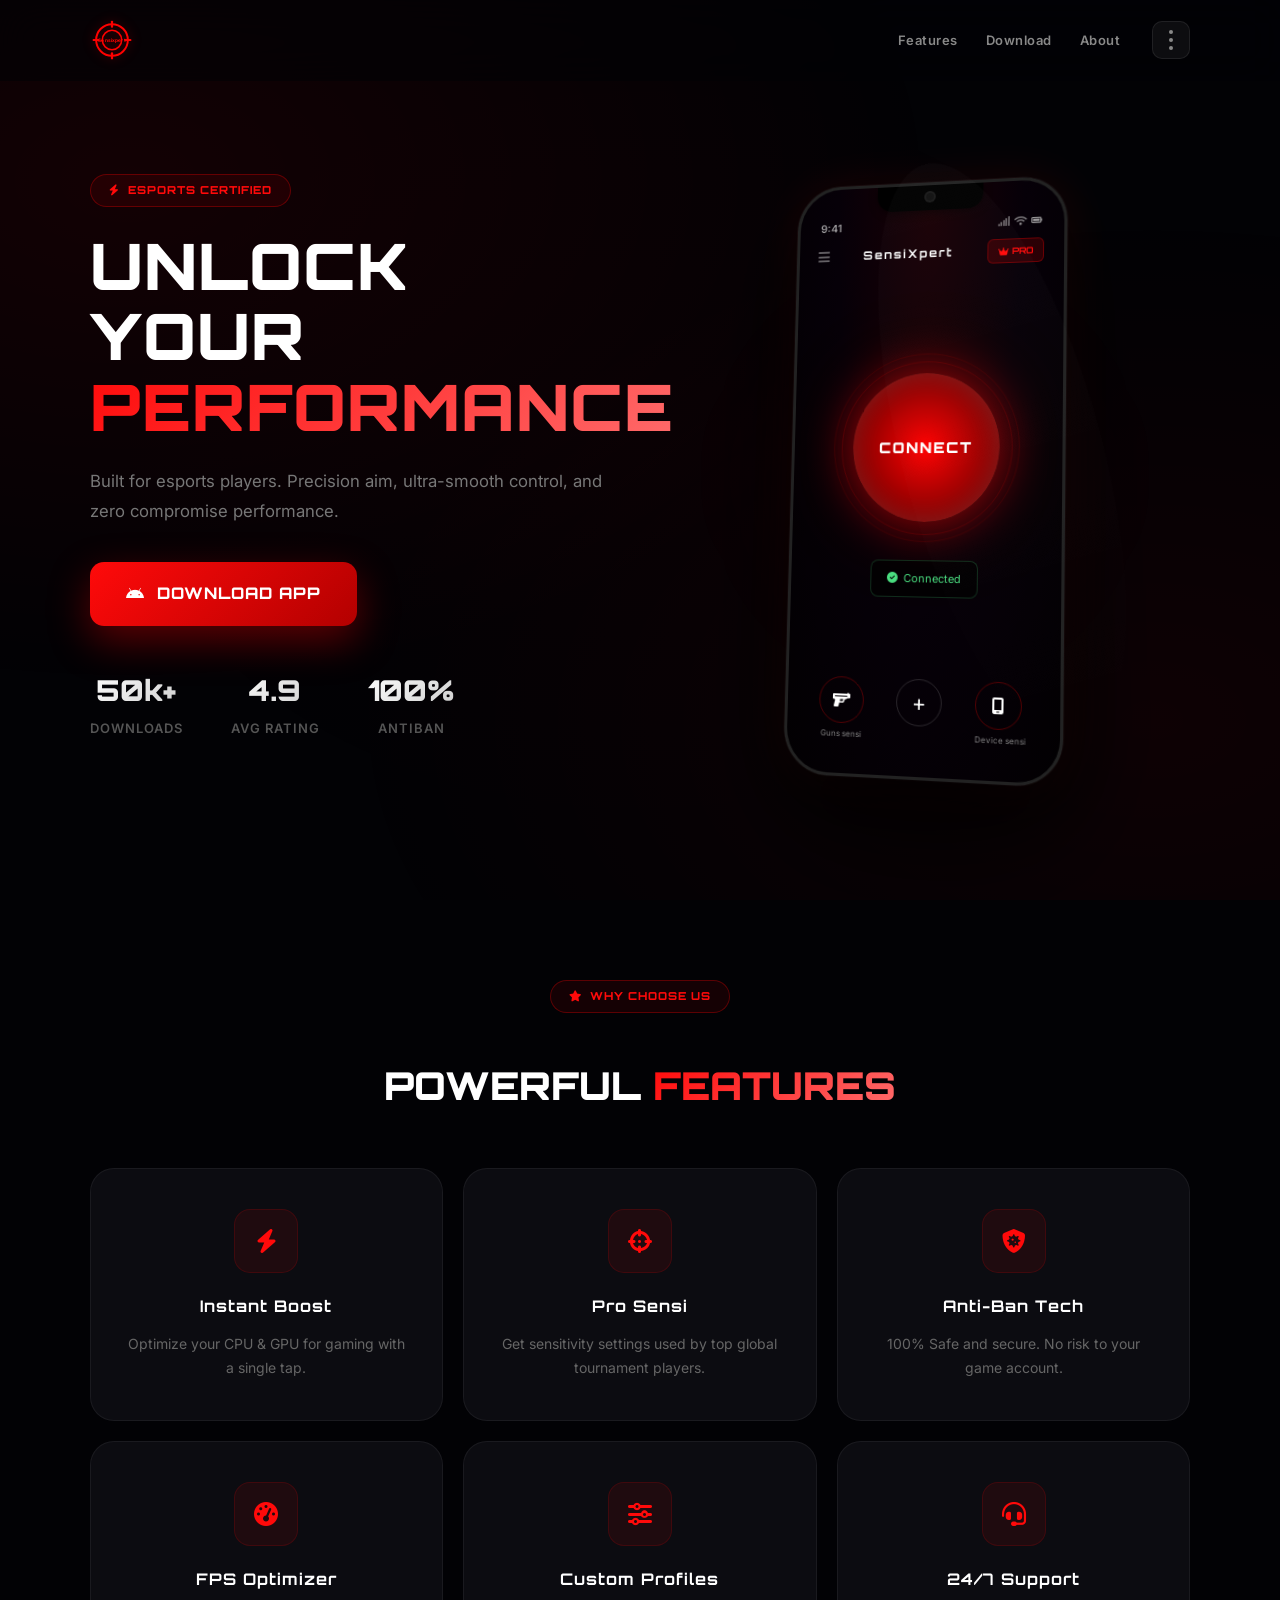
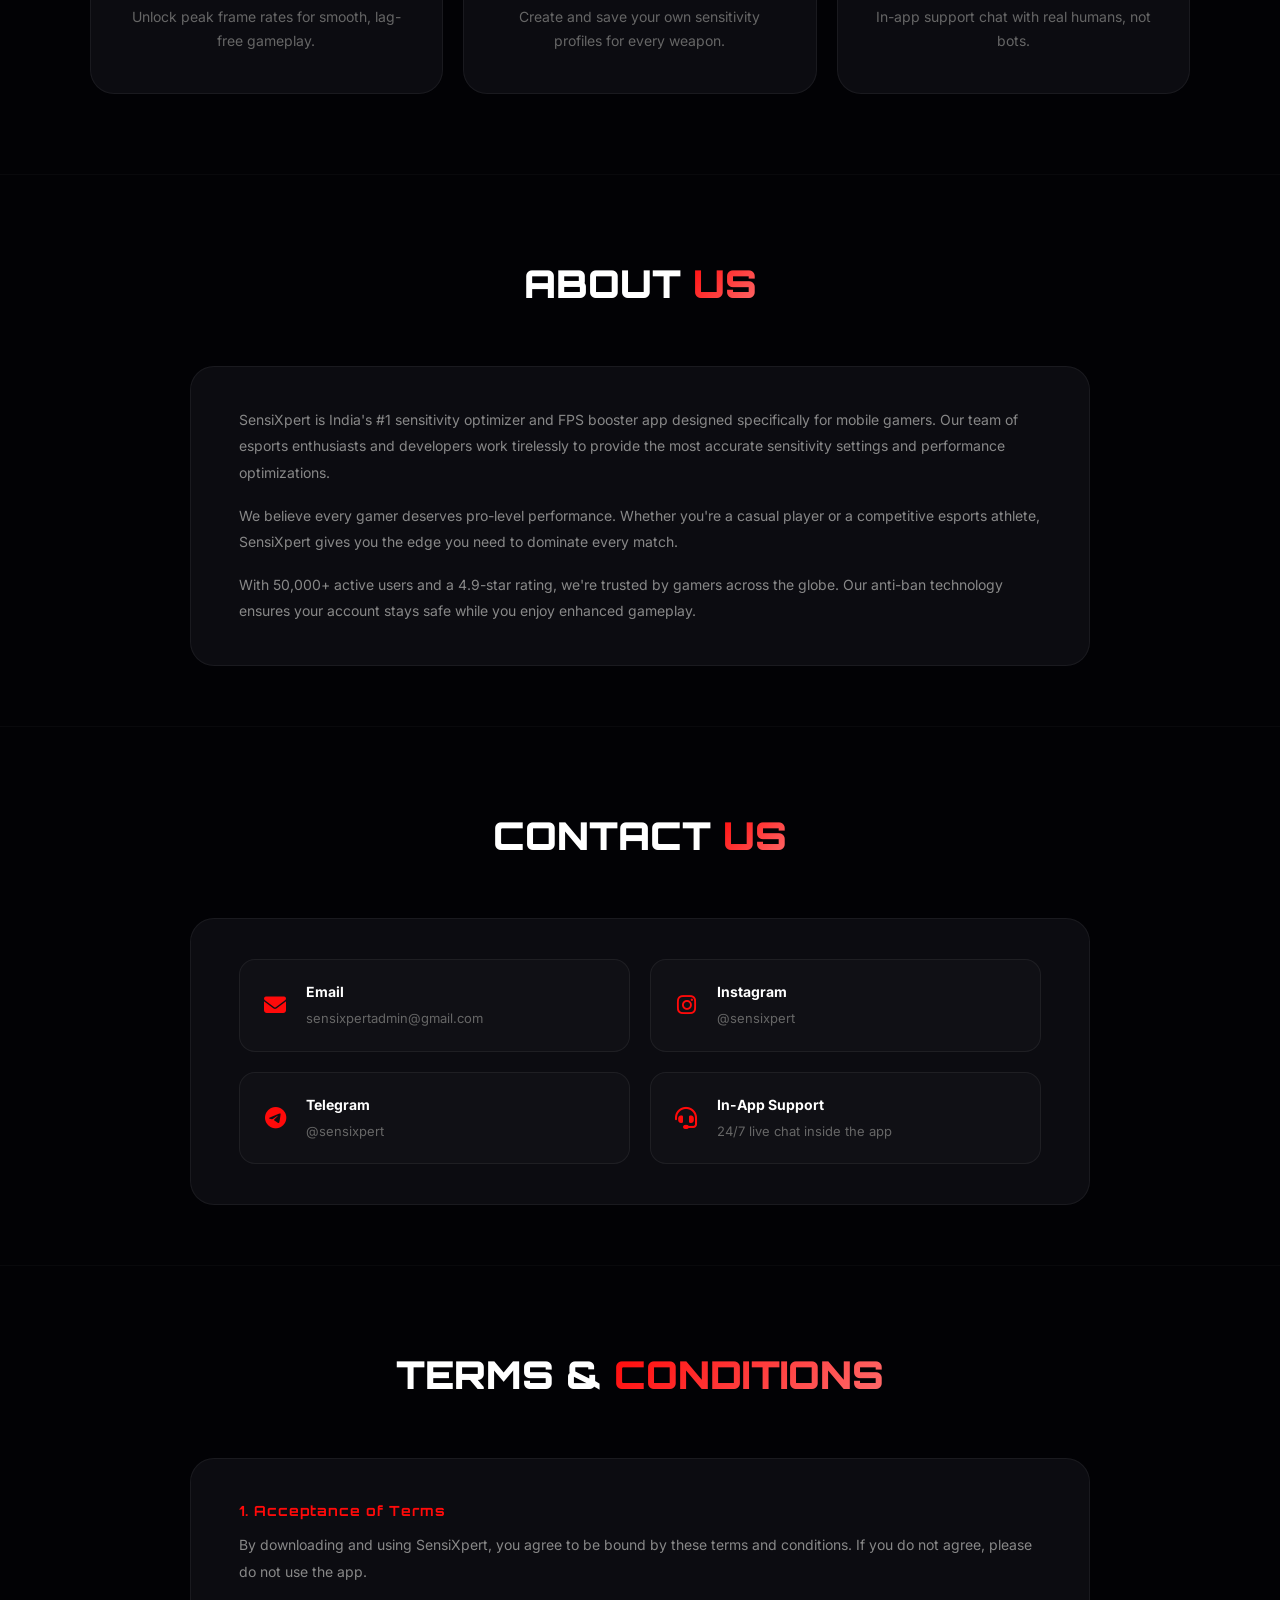
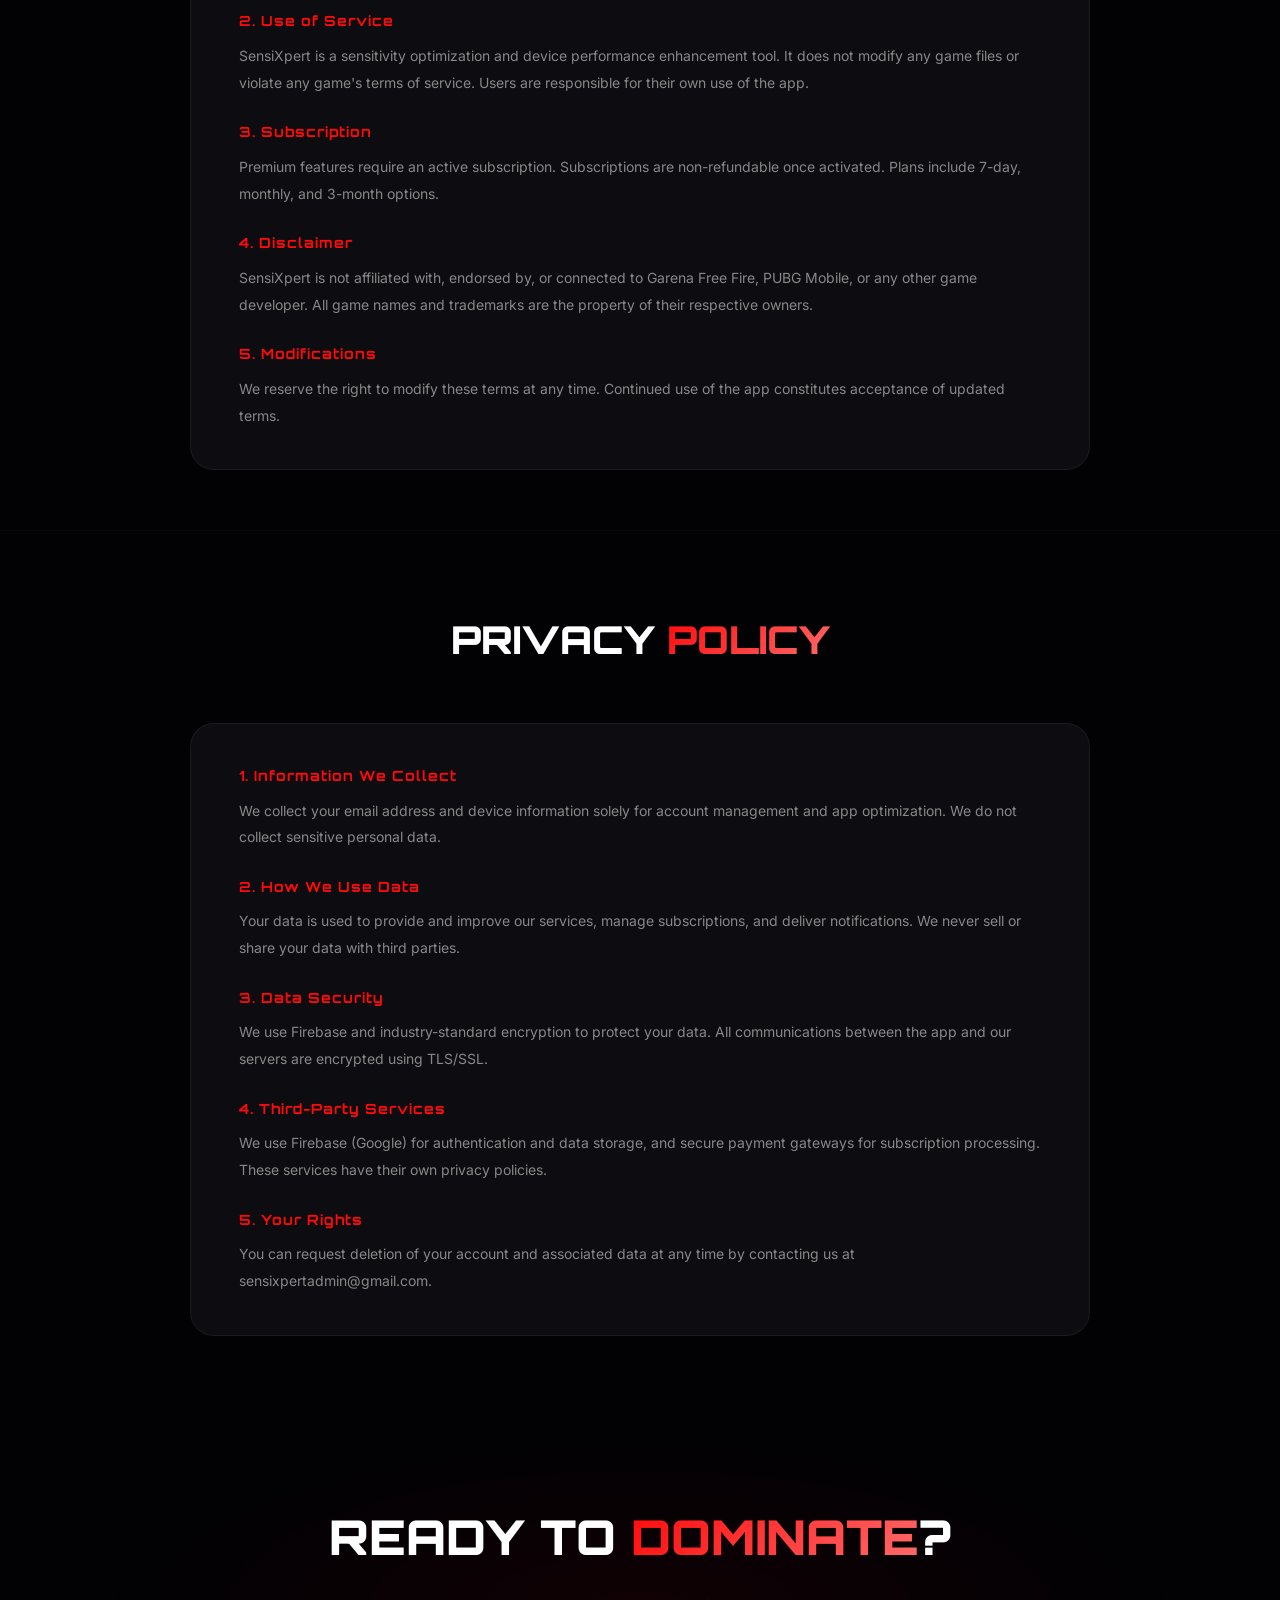
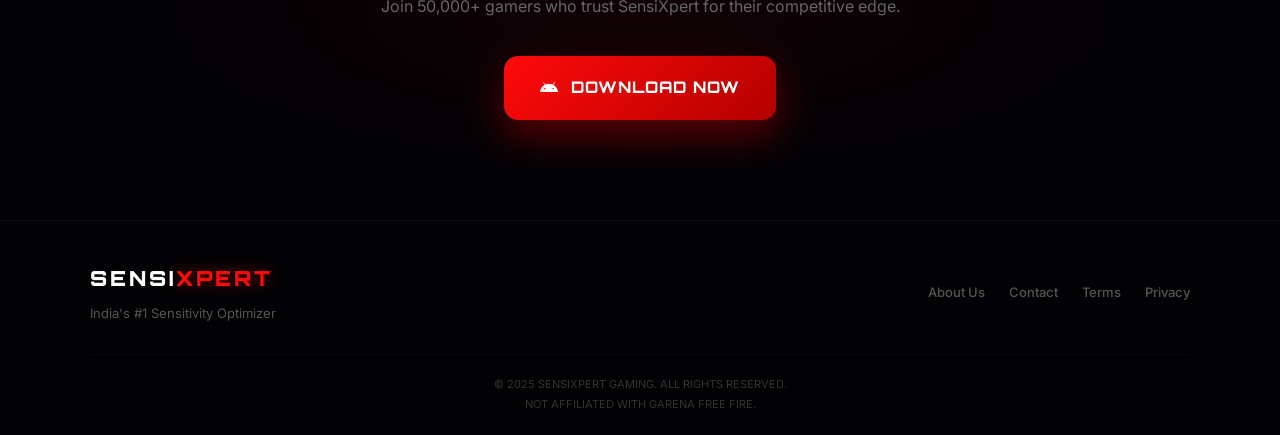
==== landing-page/index.html @ 91ddf370 "fix: crosshair logo with Sensixpert text, proper sizing" ====
<!DOCTYPE html>
<html lang="en">
<head>
<meta charset="UTF-8">
<meta name="viewport" content="width=device-width, initial-scale=1.0, maximum-scale=1.0, user-scalable=no">
<title>SensiXpert Pro | Ultimate Sensitivity & FPS Booster</title>
<meta name="description" content="SensiXpert Pro - The ultimate sensitivity optimizer and FPS booster for mobile gamers. Download now for precision aim and smooth gameplay.">
<link href="https://fonts.googleapis.com/css2?family=Orbitron:wght@400;700;900&family=Inter:wght@300;400;500;600;700;800&display=swap" rel="stylesheet">
<link rel="stylesheet" href="https://cdnjs.cloudflare.com/ajax/libs/font-awesome/6.4.0/css/all.min.css">
<link rel="stylesheet" href="style.css">
</head>
<body>

<div class="mesh-bg"></div>
<div class="particles" id="particles"></div>

<!-- NAVBAR -->
<nav id="navbar">
  <div class="nav-left">
    <a href="#home" class="nav-logo-link">
      <svg class="nav-logo-svg" viewBox="0 0 120 100" xmlns="http://www.w3.org/2000/svg">
        <circle cx="50" cy="50" r="36" stroke="#ff0000" stroke-width="4.5" fill="none"/>
        <circle cx="50" cy="50" r="22" stroke="#ff0000" stroke-width="3.5" fill="none"/>
        <rect x="47.5" y="6" width="5" height="16" rx="2" fill="#ff0000"/>
        <rect x="47.5" y="78" width="5" height="16" rx="2" fill="#ff0000"/>
        <rect x="6" y="47.5" width="16" height="5" rx="2" fill="#ff0000"/>
        <rect x="78" y="47.5" width="16" height="5" rx="2" fill="#ff0000"/>
        <text x="50" y="54" text-anchor="middle" font-family="Inter,sans-serif" font-weight="700" font-size="11" fill="#ff0000" letter-spacing="0.3">Sensixpert</text>
      </svg>
    </a>
  </div>
  <div class="nav-right">
    <div class="nav-links-desktop">
      <a href="#features">Features</a>
      <a href="#download">Download</a>
      <a href="#about">About</a>
    </div>
    <div class="menu-dots" id="menuToggle" onclick="toggleMenu()">
      <span></span><span></span><span></span>
    </div>
    <div class="dropdown-menu" id="dropdownMenu">
      <a href="#about" onclick="closeMenu()"><i class="fas fa-info-circle"></i> About Us</a>
      <a href="#contact" onclick="closeMenu()"><i class="fas fa-envelope"></i> Contact Us</a>
      <a href="#terms" onclick="closeMenu()"><i class="fas fa-file-contract"></i> Terms & Conditions</a>
      <a href="#privacy" onclick="closeMenu()"><i class="fas fa-shield-halved"></i> Privacy Policy</a>
    </div>
  </div>
</nav>

<!-- HERO -->
<section class="hero" id="home">
  <div class="hero-text">
    <span class="badge-new"><i class="fas fa-bolt"></i> ESPORTS CERTIFIED</span>
    <h1>UNLOCK YOUR <br><span class="gradient-text">PERFORMANCE</span></h1>
    <p>Built for esports players. Precision aim, ultra-smooth control, and zero compromise performance.</p>
    <div class="hero-buttons" id="download">
      <a href="https://github.com/mrhexira-a11y/sensixpert/releases/download/v2.0.0/SensiXpert-v2.0.apk" class="btn-main-dl">
        <i class="fab fa-android"></i> Download APP
      </a>
    </div>
    <div class="stats-wrapper">
      <div class="stat-box"><h3>50k+</h3><p>Downloads</p></div>
      <div class="stat-box"><h3>4.9</h3><p>Avg Rating</p></div>
      <div class="stat-box"><h3>100%</h3><p>Antiban</p></div>
    </div>
  </div>
  <div class="mockup-container">
    <div class="phone-glow"></div>
    <div class="phone-reflection"></div>
    <div class="phone-frame">
      <div class="phone-notch"></div>
      <div class="app-screen">
        <div class="app-status-bar">
          <span style="font-size:11px;font-weight:600">9:41</span>
          <div style="display:flex;gap:4px;align-items:center"><i class="fas fa-signal" style="font-size:10px"></i><i class="fas fa-wifi" style="font-size:10px"></i><i class="fas fa-battery-full" style="font-size:10px"></i></div>
        </div>
        <div class="app-header">
          <i class="fas fa-bars" style="opacity:0.4;font-size:14px"></i>
          <span style="font-family:Orbitron;font-size:12px;font-weight:700;letter-spacing:2px">SensiXpert</span>
          <div class="app-sub-badge"><i class="fas fa-crown"></i> PRO</div>
        </div>
        <div class="app-connect-section">
          <div class="glow-ring-outer">
            <div class="glow-ring-inner">
              <div class="glow-circle"><span>CONNECT</span></div>
            </div>
          </div>
          <div class="premium-tab"><i class="fas fa-circle-check"></i> Connected</div>
        </div>
        <div class="app-footer-nav">
          <div class="nav-item-app"><div class="nav-circle"><i class="fas fa-gun"></i></div><span>Guns sensi</span></div>
          <div class="nav-item-app"><div class="nav-circle big">+</div></div>
          <div class="nav-item-app"><div class="nav-circle"><i class="fas fa-mobile-screen"></i></div><span>Device sensi</span></div>
        </div>
      </div>
    </div>
    <div class="phone-shadow"></div>
  </div>
</section>

<!-- FEATURES -->
<section class="feature-section" id="features">
  <div class="section-header">
    <span class="badge-new"><i class="fas fa-star"></i> WHY CHOOSE US</span>
    <h2>Powerful <span class="gradient-text">Features</span></h2>
  </div>
  <div class="feature-grid">
    <div class="f-card"><div class="f-icon"><i class="fas fa-bolt"></i></div><h3>Instant Boost</h3><p>Optimize your CPU & GPU for gaming with a single tap.</p></div>
    <div class="f-card"><div class="f-icon"><i class="fas fa-crosshairs"></i></div><h3>Pro Sensi</h3><p>Get sensitivity settings used by top global tournament players.</p></div>
    <div class="f-card"><div class="f-icon"><i class="fas fa-shield-virus"></i></div><h3>Anti-Ban Tech</h3><p>100% Safe and secure. No risk to your game account.</p></div>
    <div class="f-card"><div class="f-icon"><i class="fas fa-gauge-high"></i></div><h3>FPS Optimizer</h3><p>Unlock peak frame rates for smooth, lag-free gameplay.</p></div>
    <div class="f-card"><div class="f-icon"><i class="fas fa-sliders"></i></div><h3>Custom Profiles</h3><p>Create and save your own sensitivity profiles for every weapon.</p></div>
    <div class="f-card"><div class="f-icon"><i class="fas fa-headset"></i></div><h3>24/7 Support</h3><p>In-app support chat with real humans, not bots.</p></div>
  </div>
</section>

<!-- ABOUT US -->
<section class="info-section" id="about">
  <div class="section-header"><h2>About <span class="gradient-text">Us</span></h2></div>
  <div class="info-card">
    <p>SensiXpert is India's #1 sensitivity optimizer and FPS booster app designed specifically for mobile gamers. Our team of esports enthusiasts and developers work tirelessly to provide the most accurate sensitivity settings and performance optimizations.</p>
    <p>We believe every gamer deserves pro-level performance. Whether you're a casual player or a competitive esports athlete, SensiXpert gives you the edge you need to dominate every match.</p>
    <p>With 50,000+ active users and a 4.9-star rating, we're trusted by gamers across the globe. Our anti-ban technology ensures your account stays safe while you enjoy enhanced gameplay.</p>
  </div>
</section>

<!-- CONTACT -->
<section class="info-section" id="contact">
  <div class="section-header"><h2>Contact <span class="gradient-text">Us</span></h2></div>
  <div class="info-card">
    <div class="contact-grid">
      <div class="contact-item"><i class="fas fa-envelope"></i><div><h4>Email</h4><p>sensixpertadmin@gmail.com</p></div></div>
      <div class="contact-item"><i class="fab fa-instagram"></i><div><h4>Instagram</h4><p>@sensixpert</p></div></div>
      <div class="contact-item"><i class="fab fa-telegram"></i><div><h4>Telegram</h4><p>@sensixpert</p></div></div>
      <div class="contact-item"><i class="fas fa-headset"></i><div><h4>In-App Support</h4><p>24/7 live chat inside the app</p></div></div>
    </div>
  </div>
</section>

<!-- TERMS -->
<section class="info-section" id="terms">
  <div class="section-header"><h2>Terms & <span class="gradient-text">Conditions</span></h2></div>
  <div class="info-card legal-text">
    <h4>1. Acceptance of Terms</h4>
    <p>By downloading and using SensiXpert, you agree to be bound by these terms and conditions. If you do not agree, please do not use the app.</p>
    <h4>2. Use of Service</h4>
    <p>SensiXpert is a sensitivity optimization and device performance enhancement tool. It does not modify any game files or violate any game's terms of service. Users are responsible for their own use of the app.</p>
    <h4>3. Subscription</h4>
    <p>Premium features require an active subscription. Subscriptions are non-refundable once activated. Plans include 7-day, monthly, and 3-month options.</p>
    <h4>4. Disclaimer</h4>
    <p>SensiXpert is not affiliated with, endorsed by, or connected to Garena Free Fire, PUBG Mobile, or any other game developer. All game names and trademarks are the property of their respective owners.</p>
    <h4>5. Modifications</h4>
    <p>We reserve the right to modify these terms at any time. Continued use of the app constitutes acceptance of updated terms.</p>
  </div>
</section>

<!-- PRIVACY -->
<section class="info-section" id="privacy">
  <div class="section-header"><h2>Privacy <span class="gradient-text">Policy</span></h2></div>
  <div class="info-card legal-text">
    <h4>1. Information We Collect</h4>
    <p>We collect your email address and device information solely for account management and app optimization. We do not collect sensitive personal data.</p>
    <h4>2. How We Use Data</h4>
    <p>Your data is used to provide and improve our services, manage subscriptions, and deliver notifications. We never sell or share your data with third parties.</p>
    <h4>3. Data Security</h4>
    <p>We use Firebase and industry-standard encryption to protect your data. All communications between the app and our servers are encrypted using TLS/SSL.</p>
    <h4>4. Third-Party Services</h4>
    <p>We use Firebase (Google) for authentication and data storage, and secure payment gateways for subscription processing. These services have their own privacy policies.</p>
    <h4>5. Your Rights</h4>
    <p>You can request deletion of your account and associated data at any time by contacting us at sensixpertadmin@gmail.com.</p>
  </div>
</section>

<!-- CTA -->
<section class="cta-section">
  <div class="cta-content">
    <h2>Ready to <span class="gradient-text">Dominate</span>?</h2>
    <p>Join 50,000+ gamers who trust SensiXpert for their competitive edge.</p>
    <a href="https://github.com/mrhexira-a11y/sensixpert/releases/download/v2.0.0/SensiXpert-v2.0.apk" class="btn-main-dl"><i class="fab fa-android"></i> Download Now</a>
  </div>
</section>

<!-- FOOTER -->
<footer>
  <div class="footer-content">
    <div class="footer-brand"><div class="logo">SENSI<span>XPERT</span></div><p>India's #1 Sensitivity Optimizer</p></div>
    <div class="footer-links">
      <a href="#about">About Us</a>
      <a href="#contact">Contact</a>
      <a href="#terms">Terms</a>
      <a href="#privacy">Privacy</a>
    </div>
  </div>
  <div class="footer-bottom">&copy; 2025 SENSIXPERT GAMING. ALL RIGHTS RESERVED.<br>NOT AFFILIATED WITH GARENA FREE FIRE.</div>
</footer>

<script>
function toggleMenu(){document.getElementById('dropdownMenu').classList.toggle('show')}
function closeMenu(){document.getElementById('dropdownMenu').classList.remove('show')}
document.addEventListener('click',e=>{if(!e.target.closest('.nav-right'))closeMenu()});
// Navbar scroll effect
window.addEventListener('scroll',()=>{document.getElementById('navbar').classList.toggle('scrolled',window.scrollY>50)});
// Smooth scroll
document.querySelectorAll('a[href^="#"]').forEach(a=>{a.addEventListener('click',e=>{e.preventDefault();const t=document.querySelector(a.getAttribute('href'));if(t)t.scrollIntoView({behavior:'smooth',block:'start'})})});
// Particles
(function(){const c=document.getElementById('particles');for(let i=0;i<30;i++){const p=document.createElement('div');p.className='particle';p.style.left=Math.random()*100+'%';p.style.animationDelay=Math.random()*20+'s';p.style.animationDuration=(15+Math.random()*20)+'s';p.style.width=p.style.height=(1+Math.random()*3)+'px';c.appendChild(p)}})();
</script>
</body>
</html>
---- landing-page/style.css ----
:root{--red:#ff0a0a;--deep-red:#8b0000;--gold:#ffcc00;--bg:#020205;--card:rgba(15,15,20,0.85);--glass:rgba(255,255,255,0.03);--border:rgba(255,255,255,0.06)}
*{margin:0;padding:0;box-sizing:border-box}
::selection{background:var(--red);color:#fff}
body{background:var(--bg);color:#fff;font-family:'Inter',sans-serif;overflow-x:hidden;line-height:1.7}
::-webkit-scrollbar{width:6px}::-webkit-scrollbar-track{background:var(--bg)}::-webkit-scrollbar-thumb{background:#222;border-radius:3px}
.gradient-text{background:linear-gradient(135deg,#ff0a0a,#ff6b6b);-webkit-background-clip:text;-webkit-text-fill-color:transparent}

/* BG Effects */
.mesh-bg{position:fixed;inset:0;background:radial-gradient(ellipse at 10% 20%,rgba(255,0,0,0.07) 0%,transparent 50%),radial-gradient(ellipse at 90% 80%,rgba(255,0,0,0.05) 0%,transparent 50%),radial-gradient(ellipse at 50% 50%,rgba(120,0,0,0.03) 0%,transparent 60%);z-index:-2}
.particles{position:fixed;inset:0;z-index:-1;overflow:hidden}
.particle{position:absolute;bottom:-10px;background:rgba(255,0,0,0.3);border-radius:50%;animation:float-up linear infinite}
@keyframes float-up{0%{transform:translateY(0) scale(1);opacity:0}10%{opacity:1}90%{opacity:0.5}100%{transform:translateY(-100vh) scale(0);opacity:0}}

/* NAV */
nav{display:flex;justify-content:space-between;align-items:center;padding:18px 7%;background:rgba(2,2,5,0.6);backdrop-filter:blur(20px);position:fixed;width:100%;top:0;z-index:1000;border-bottom:1px solid transparent;transition:.4s}
nav.scrolled{background:rgba(2,2,5,0.95);border-bottom-color:rgba(255,255,255,0.05);box-shadow:0 4px 30px rgba(0,0,0,0.5)}
.nav-left{display:flex;align-items:center}
.nav-logo-link{display:flex;align-items:center;text-decoration:none;transition:.3s}
.nav-logo-link:hover{transform:scale(1.08)}
.nav-logo-svg{height:44px;width:auto;filter:drop-shadow(0 0 6px rgba(255,0,0,0.3))}
.logo{font-family:'Orbitron',sans-serif;font-size:1.3rem;font-weight:900;letter-spacing:3px}
.logo span{color:var(--red);text-shadow:0 0 15px rgba(255,0,0,0.5)}
.nav-links-desktop{display:flex;gap:28px;margin-right:20px}
.nav-links-desktop a{color:#888;text-decoration:none;font-size:13px;font-weight:600;transition:.3s;letter-spacing:.5px}
.nav-links-desktop a:hover{color:#fff}
.nav-right{display:flex;align-items:center;gap:12px}

/* 3-dot Menu */
.menu-dots{width:38px;height:38px;background:rgba(255,255,255,0.05);border:1px solid rgba(255,255,255,0.08);border-radius:10px;display:flex;flex-direction:column;align-items:center;justify-content:center;gap:4px;cursor:pointer;transition:.3s}
.menu-dots:hover{border-color:var(--red);background:rgba(255,0,0,0.05)}
.menu-dots span{width:4px;height:4px;background:#888;border-radius:50%;transition:.3s}
.menu-dots:hover span{background:var(--red)}
.dropdown-menu{position:absolute;top:70px;right:7%;background:rgba(15,15,20,0.98);border:1px solid rgba(255,255,255,0.08);border-radius:16px;padding:8px;min-width:220px;opacity:0;visibility:hidden;transform:translateY(-10px);transition:.3s;backdrop-filter:blur(20px);box-shadow:0 20px 50px rgba(0,0,0,0.6)}
.dropdown-menu.show{opacity:1;visibility:visible;transform:translateY(0)}
.dropdown-menu a{display:flex;align-items:center;gap:12px;padding:13px 18px;color:#aaa;text-decoration:none;font-size:13px;font-weight:500;border-radius:10px;transition:.2s}
.dropdown-menu a:hover{background:rgba(255,0,0,0.08);color:#fff}
.dropdown-menu a i{width:18px;color:var(--red);font-size:14px}

/* HERO */
.hero{min-height:100vh;padding:130px 7% 80px;display:flex;align-items:center;justify-content:space-between;gap:40px}
.hero-text{flex:1;min-width:320px}
.badge-new{background:rgba(255,0,0,0.08);border:1px solid rgba(255,0,0,0.3);color:var(--red);padding:6px 18px;border-radius:50px;font-size:11px;font-weight:800;text-transform:uppercase;display:inline-flex;align-items:center;gap:8px;margin-bottom:24px;font-family:'Orbitron';letter-spacing:1px}
.hero-text h1{font-family:'Orbitron',sans-serif;font-size:clamp(2.4rem,5vw,4.2rem);line-height:1.1;margin-bottom:24px;font-weight:900;text-transform:uppercase;letter-spacing:1px}
.hero-text p{font-size:1.05rem;color:#777;margin-bottom:36px;max-width:520px;line-height:1.8}
.hero-buttons{display:flex;gap:16px;flex-wrap:wrap;margin-bottom:40px}
.btn-main-dl{padding:18px 36px;background:linear-gradient(135deg,#ff0a0a,#b30000);border-radius:14px;color:#fff;text-decoration:none;font-weight:800;font-family:'Orbitron';font-size:1rem;display:inline-flex;align-items:center;gap:12px;box-shadow:0 15px 40px rgba(255,0,0,0.35);transition:.3s;text-transform:uppercase;letter-spacing:1px;border:none}
.btn-main-dl:hover{transform:translateY(-4px);box-shadow:0 20px 50px rgba(255,0,0,0.5)}
.btn-secondary{padding:18px 32px;background:transparent;border:1px solid rgba(255,255,255,0.1);border-radius:14px;color:#aaa;text-decoration:none;font-weight:600;font-size:14px;display:inline-flex;align-items:center;gap:10px;transition:.3s}
.btn-secondary:hover{border-color:rgba(255,255,255,0.3);color:#fff;transform:translateY(-2px)}
.stats-wrapper{display:flex;gap:48px}
.stat-box{text-align:center}
.stat-box h3{font-family:'Orbitron';font-size:1.8rem;font-weight:900;margin-bottom:2px;background:linear-gradient(135deg,#fff,#ccc);-webkit-background-clip:text;-webkit-text-fill-color:transparent}
.stat-box p{font-size:13px;color:#555;font-weight:600;text-transform:uppercase;letter-spacing:1px}

/* PHONE MOCKUP - Premium 3D */
.mockup-container{flex:1;display:flex;justify-content:center;align-items:center;min-width:320px;position:relative}
.phone-glow{position:absolute;width:350px;height:350px;background:radial-gradient(circle,rgba(255,0,0,0.12),transparent 70%);border-radius:50%;filter:blur(50px);animation:pulse-glow 4s infinite}
@keyframes pulse-glow{0%,100%{opacity:.4;transform:scale(1)}50%{opacity:.8;transform:scale(1.15)}}
.phone-reflection{position:absolute;width:200px;height:600px;background:linear-gradient(180deg,rgba(255,255,255,0.02),transparent);transform:rotate(-15deg) translateX(80px);border-radius:50%;z-index:3;pointer-events:none}
.phone-shadow{position:absolute;bottom:-30px;width:220px;height:20px;background:radial-gradient(ellipse,rgba(255,0,0,0.15),transparent 70%);filter:blur(15px);z-index:0}
.phone-frame{width:280px;height:600px;background:linear-gradient(145deg,#1a1a1a,#0a0a0a);border-radius:46px;border:3px solid #222;position:relative;box-shadow:0 60px 120px rgba(0,0,0,0.9),0 0 50px rgba(255,0,0,0.1),0 0 0 1px rgba(255,255,255,0.05),inset 0 1px 0 rgba(255,255,255,0.08),20px 20px 60px rgba(0,0,0,0.5),-20px 20px 60px rgba(0,0,0,0.5);overflow:hidden;transform:perspective(1200px) rotateY(-12deg) rotateX(5deg) scale(1);transition:.6s cubic-bezier(.25,.46,.45,.94);z-index:2;animation:phone-float 6s ease-in-out infinite}
.phone-frame:hover{transform:perspective(1200px) rotateY(0deg) rotateX(0deg) scale(1.02)}
@keyframes phone-float{0%,100%{transform:perspective(1200px) rotateY(-12deg) rotateX(5deg) translateY(0)}50%{transform:perspective(1200px) rotateY(-12deg) rotateX(5deg) translateY(-12px)}}
.phone-notch{position:absolute;top:0;left:50%;transform:translateX(-50%);width:110px;height:26px;background:#000;border-radius:0 0 16px 16px;z-index:10;box-shadow:0 2px 8px rgba(0,0,0,0.5)}
.phone-notch::after{content:'';position:absolute;top:8px;left:50%;transform:translateX(-50%);width:8px;height:8px;background:#111;border-radius:50%;box-shadow:0 0 0 2px #1a1a1a}
.app-screen{height:100%;background:radial-gradient(ellipse at top center,#1a0005 0%,#060008 50%,#020002 100%);display:flex;flex-direction:column;padding:0 16px 16px}
.app-status-bar{display:flex;justify-content:space-between;align-items:center;padding:32px 6px 8px;color:rgba(255,255,255,0.6);font-size:11px}
.app-header{display:flex;justify-content:space-between;align-items:center;margin-bottom:10px;padding:0 4px}
.app-sub-badge{background:rgba(255,0,0,0.15);font-size:9px;padding:4px 10px;border-radius:6px;border:1px solid rgba(255,0,0,0.3);color:var(--red);font-family:'Orbitron';font-weight:700;display:flex;align-items:center;gap:4px}
.app-connect-section{flex:1;display:flex;flex-direction:column;align-items:center;justify-content:center}
.glow-ring-outer{width:190px;height:190px;border-radius:50%;border:1px solid rgba(255,0,0,0.1);display:flex;align-items:center;justify-content:center;animation:ring-pulse 4s infinite}
.glow-ring-inner{width:175px;height:175px;border-radius:50%;border:1px solid rgba(255,0,0,0.15);display:flex;align-items:center;justify-content:center}
@keyframes ring-pulse{0%,100%{border-color:rgba(255,0,0,0.1)}50%{border-color:rgba(255,0,0,0.3)}}
.glow-circle{width:150px;height:150px;background:radial-gradient(circle,#ff0000 0%,#440000 100%);border-radius:50%;display:flex;align-items:center;justify-content:center;font-family:'Orbitron';font-size:15px;font-weight:900;box-shadow:0 0 50px rgba(255,0,0,0.6),0 0 100px rgba(255,0,0,0.15),inset 0 0 25px rgba(255,255,255,0.12);animation:breathe 3s infinite;letter-spacing:2px}
@keyframes breathe{0%,100%{transform:scale(1)}50%{transform:scale(1.05);box-shadow:0 0 70px rgba(255,0,0,0.8),0 0 140px rgba(255,0,0,0.2),inset 0 0 25px rgba(255,255,255,0.12)}}
.premium-tab{background:rgba(0,0,0,0.6);border-radius:8px;padding:8px 16px;font-size:11px;color:#4ade80;margin-top:18px;border:1px solid rgba(74,222,128,0.2);display:flex;align-items:center;gap:6px}
.app-footer-nav{display:flex;justify-content:space-around;padding-bottom:15px}
.nav-item-app{text-align:center}
.nav-item-app span{font-size:8px;opacity:.5;display:block;margin-top:4px}
.nav-circle{width:46px;height:46px;border:1px solid rgba(255,0,0,0.3);border-radius:50%;display:flex;align-items:center;justify-content:center;color:#fff;font-size:16px;transition:.3s}
.nav-circle.big{font-size:22px;border-color:rgba(255,255,255,0.15)}

/* FEATURES */
.feature-section{padding:80px 7%}
.section-header{text-align:center;margin-bottom:50px}
.section-header h2{font-family:'Orbitron';font-size:clamp(1.8rem,3vw,2.6rem);font-weight:900;text-transform:uppercase;margin-top:16px}
.feature-grid{display:grid;grid-template-columns:repeat(auto-fit,minmax(300px,1fr));gap:20px}
.f-card{background:var(--card);border:1px solid var(--border);padding:40px 32px;border-radius:24px;text-align:center;transition:.4s;position:relative;overflow:hidden}
.f-card::before{content:'';position:absolute;inset:0;background:linear-gradient(135deg,rgba(255,0,0,0.03),transparent);opacity:0;transition:.4s}
.f-card:hover{border-color:rgba(255,0,0,0.2);transform:translateY(-4px);box-shadow:0 20px 50px rgba(0,0,0,0.3)}
.f-card:hover::before{opacity:1}
.f-icon{width:64px;height:64px;margin:0 auto 20px;background:rgba(255,0,0,0.08);border-radius:16px;display:flex;align-items:center;justify-content:center;border:1px solid rgba(255,0,0,0.15)}
.f-icon i{font-size:24px;color:var(--red)}
.f-card h3{font-family:'Orbitron';font-size:16px;font-weight:700;margin-bottom:12px;letter-spacing:1px}
.f-card p{color:#666;font-size:14px;line-height:1.7}

/* INFO SECTIONS */
.info-section{padding:60px 7%;border-top:1px solid rgba(255,255,255,0.03)}
.info-card{max-width:900px;margin:0 auto;background:var(--card);border:1px solid var(--border);border-radius:24px;padding:40px 48px}
.info-card p{color:#888;font-size:14px;line-height:1.9;margin-bottom:16px}
.info-card p:last-child{margin-bottom:0}
.legal-text h4{font-family:'Orbitron';font-size:14px;color:var(--red);margin:24px 0 10px;letter-spacing:1px}
.legal-text h4:first-child{margin-top:0}
.contact-grid{display:grid;grid-template-columns:1fr 1fr;gap:20px}
.contact-item{display:flex;align-items:center;gap:16px;padding:20px;background:rgba(255,255,255,0.02);border:1px solid var(--border);border-radius:16px;transition:.3s}
.contact-item:hover{border-color:rgba(255,0,0,0.2);background:rgba(255,0,0,0.03)}
.contact-item i{font-size:22px;color:var(--red);width:30px;text-align:center}
.contact-item h4{font-size:14px;font-weight:700;margin-bottom:2px}
.contact-item p{color:#666;font-size:13px;margin:0}

/* CTA */
.cta-section{padding:100px 7%;text-align:center;position:relative}
.cta-section::before{content:'';position:absolute;inset:0;background:radial-gradient(ellipse at center,rgba(255,0,0,0.06),transparent 60%)}
.cta-content{position:relative}
.cta-content h2{font-family:'Orbitron';font-size:clamp(2rem,4vw,3rem);font-weight:900;text-transform:uppercase;margin-bottom:16px}
.cta-content p{color:#666;font-size:16px;margin-bottom:36px}

/* FOOTER */
footer{border-top:1px solid rgba(255,255,255,0.05);padding:40px 7% 20px}
.footer-content{display:flex;justify-content:space-between;align-items:center;flex-wrap:wrap;gap:20px;margin-bottom:30px}
.footer-brand p{color:#555;font-size:13px;margin-top:6px}
.footer-links{display:flex;gap:24px}
.footer-links a{color:#555;text-decoration:none;font-size:13px;font-weight:500;transition:.3s}
.footer-links a:hover{color:var(--red)}
.footer-bottom{text-align:center;color:#333;font-size:11px;padding-top:20px;border-top:1px solid rgba(255,255,255,0.03);line-height:1.8}

/* MOBILE */
@media(max-width:768px){
nav{padding:14px 5%}
.nav-logo-svg{height:36px}
.nav-links-desktop{display:none}
.dropdown-menu{right:5%;top:65px}
.hero{flex-direction:column;text-align:center;padding:110px 5% 60px;gap:30px}
.hero-text{min-width:100%}
.hero-text p{margin:0 auto 30px}
.hero-buttons{justify-content:center}
.stats-wrapper{justify-content:center;gap:28px}
.stat-box h3{font-size:1.4rem}
.mockup-container{min-width:100%}
.phone-frame{transform:none!important;width:250px;height:530px;animation:none!important}
.feature-grid{grid-template-columns:1fr}
.contact-grid{grid-template-columns:1fr}
.info-card{padding:28px 24px}
.footer-content{flex-direction:column;text-align:center}
.footer-links{flex-wrap:wrap;justify-content:center}
}
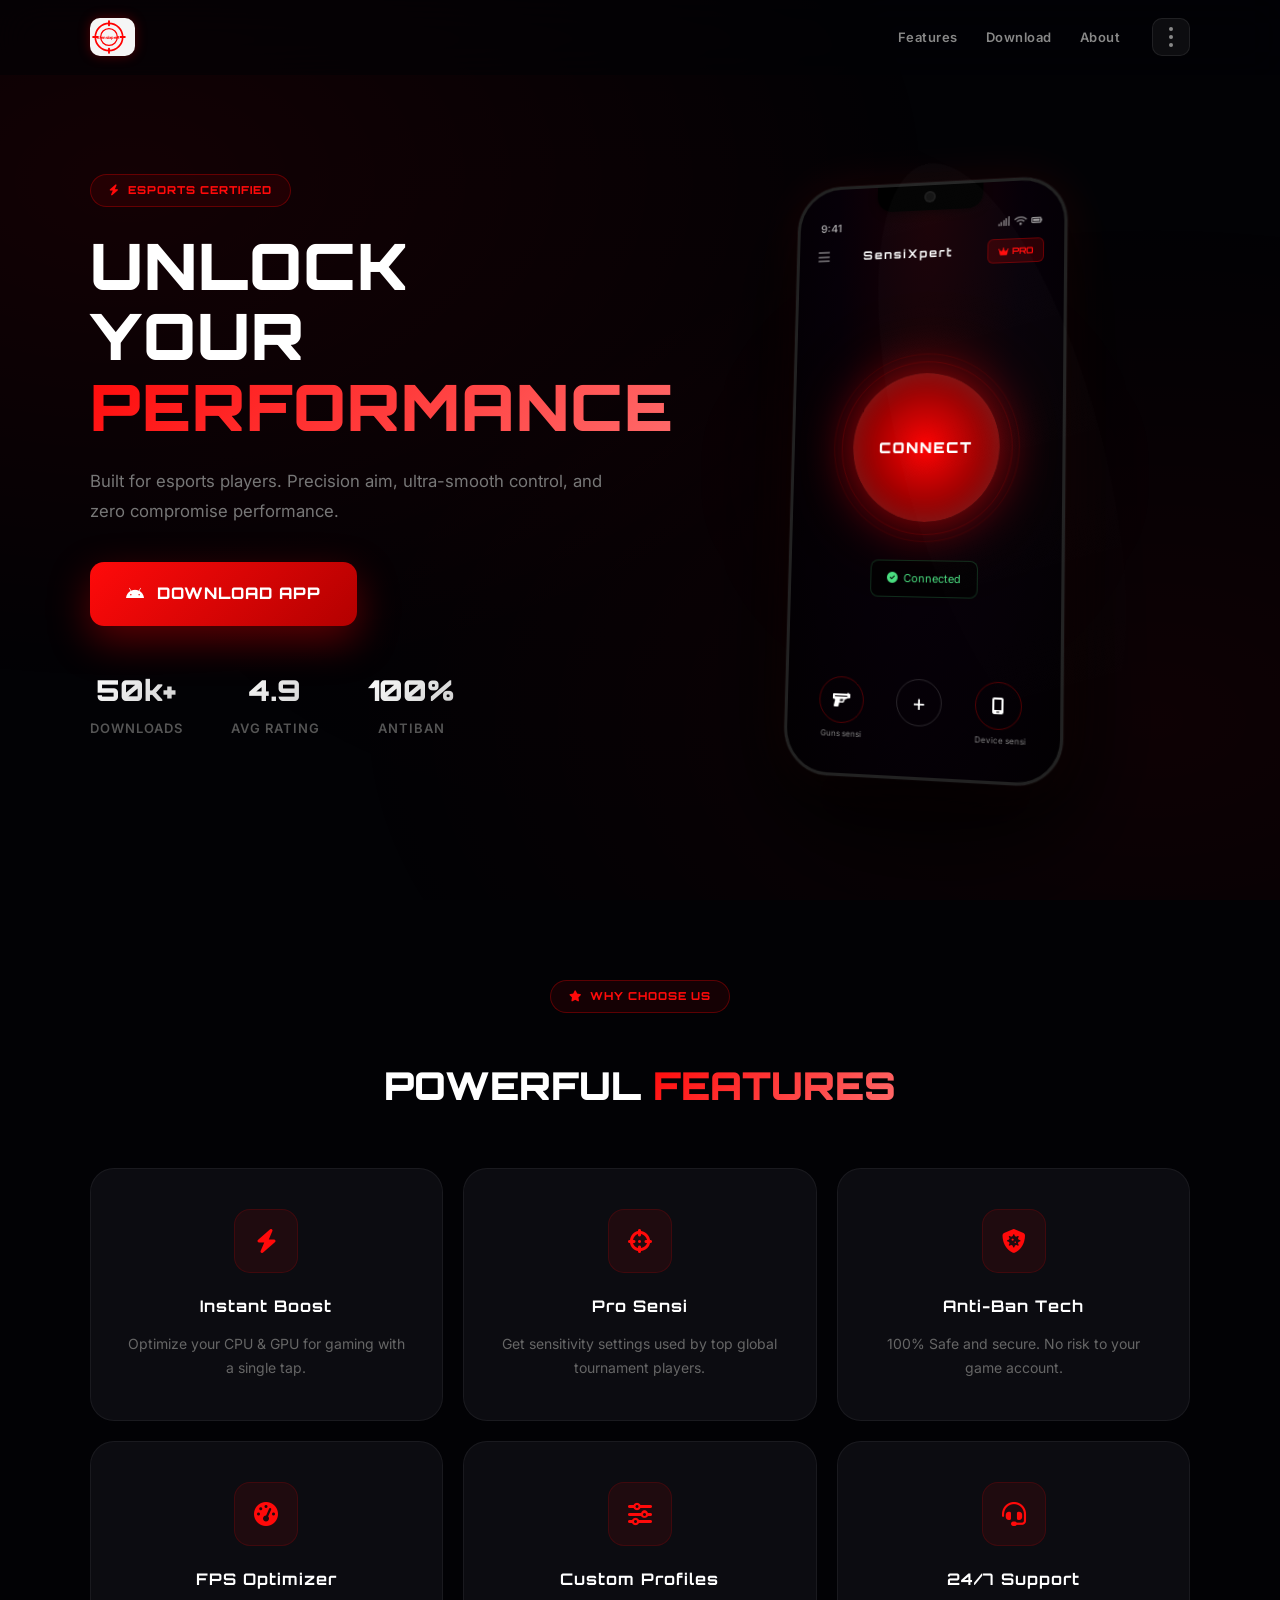
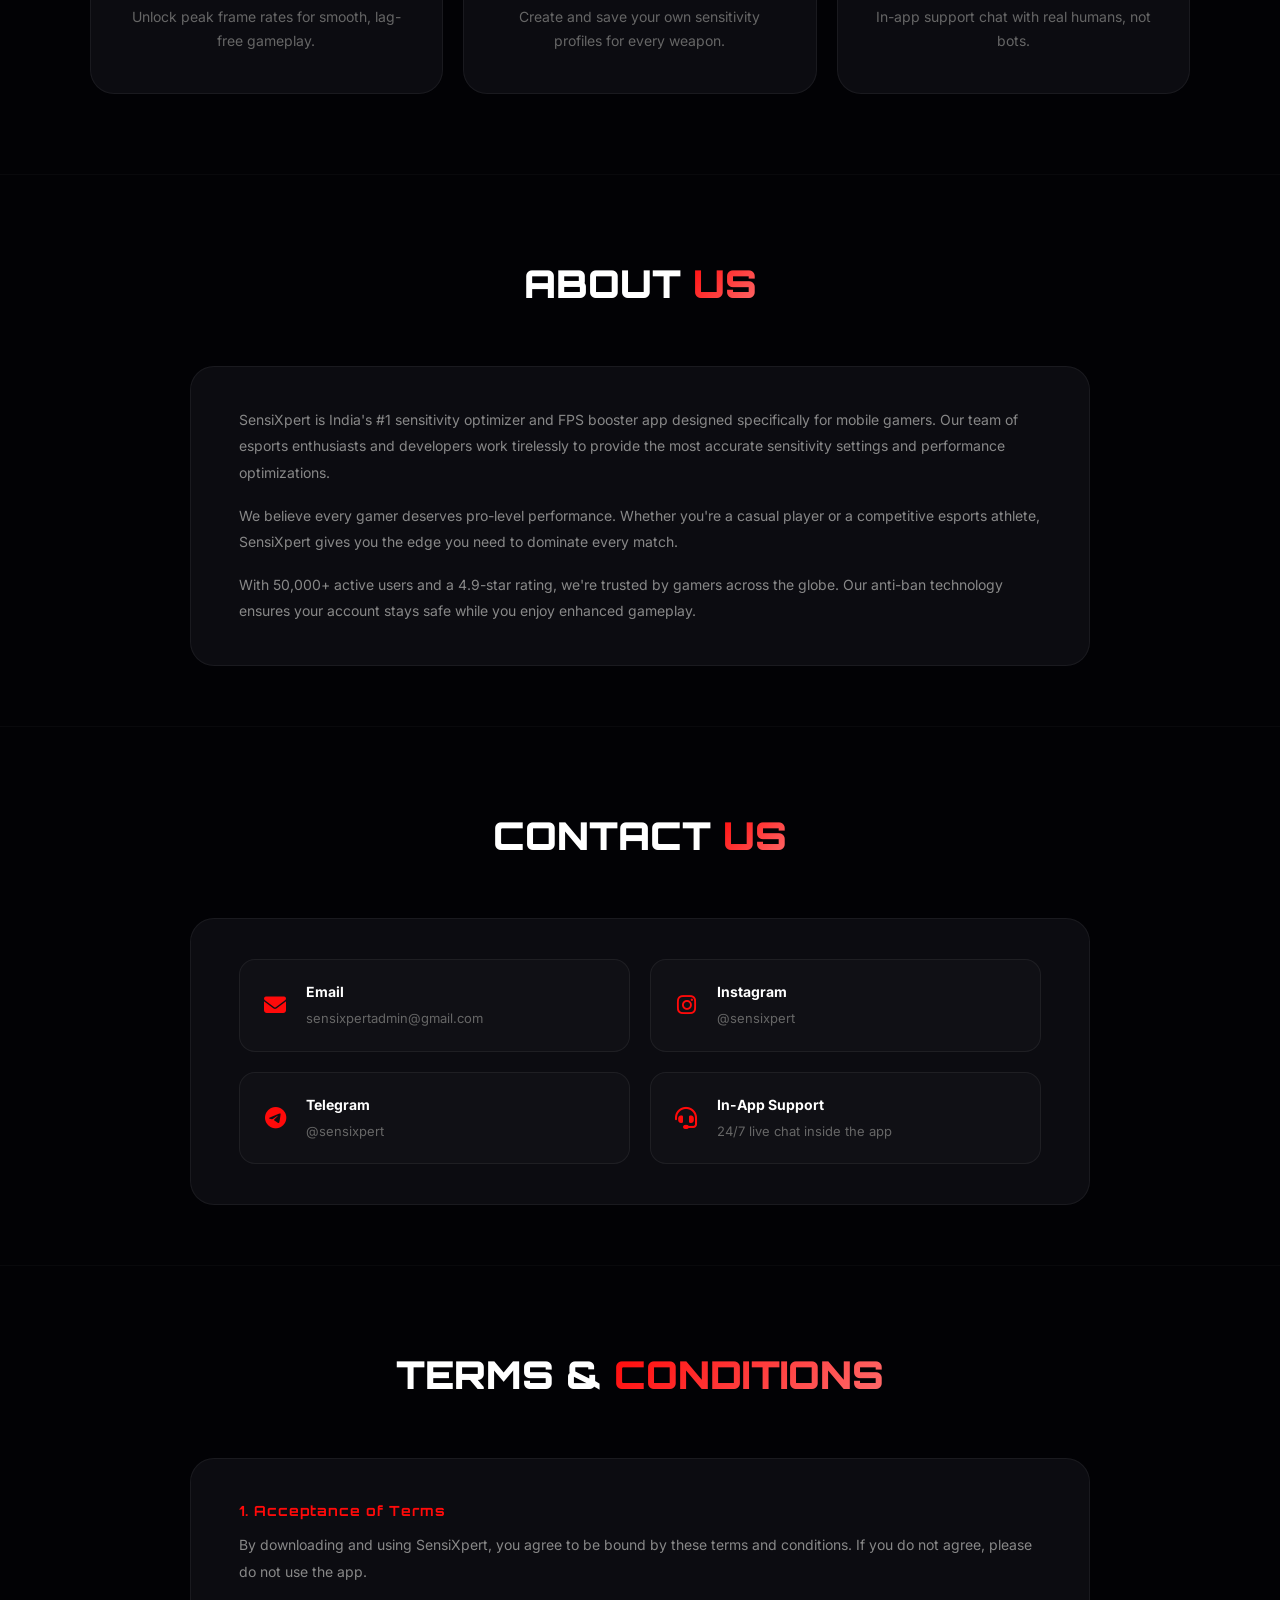
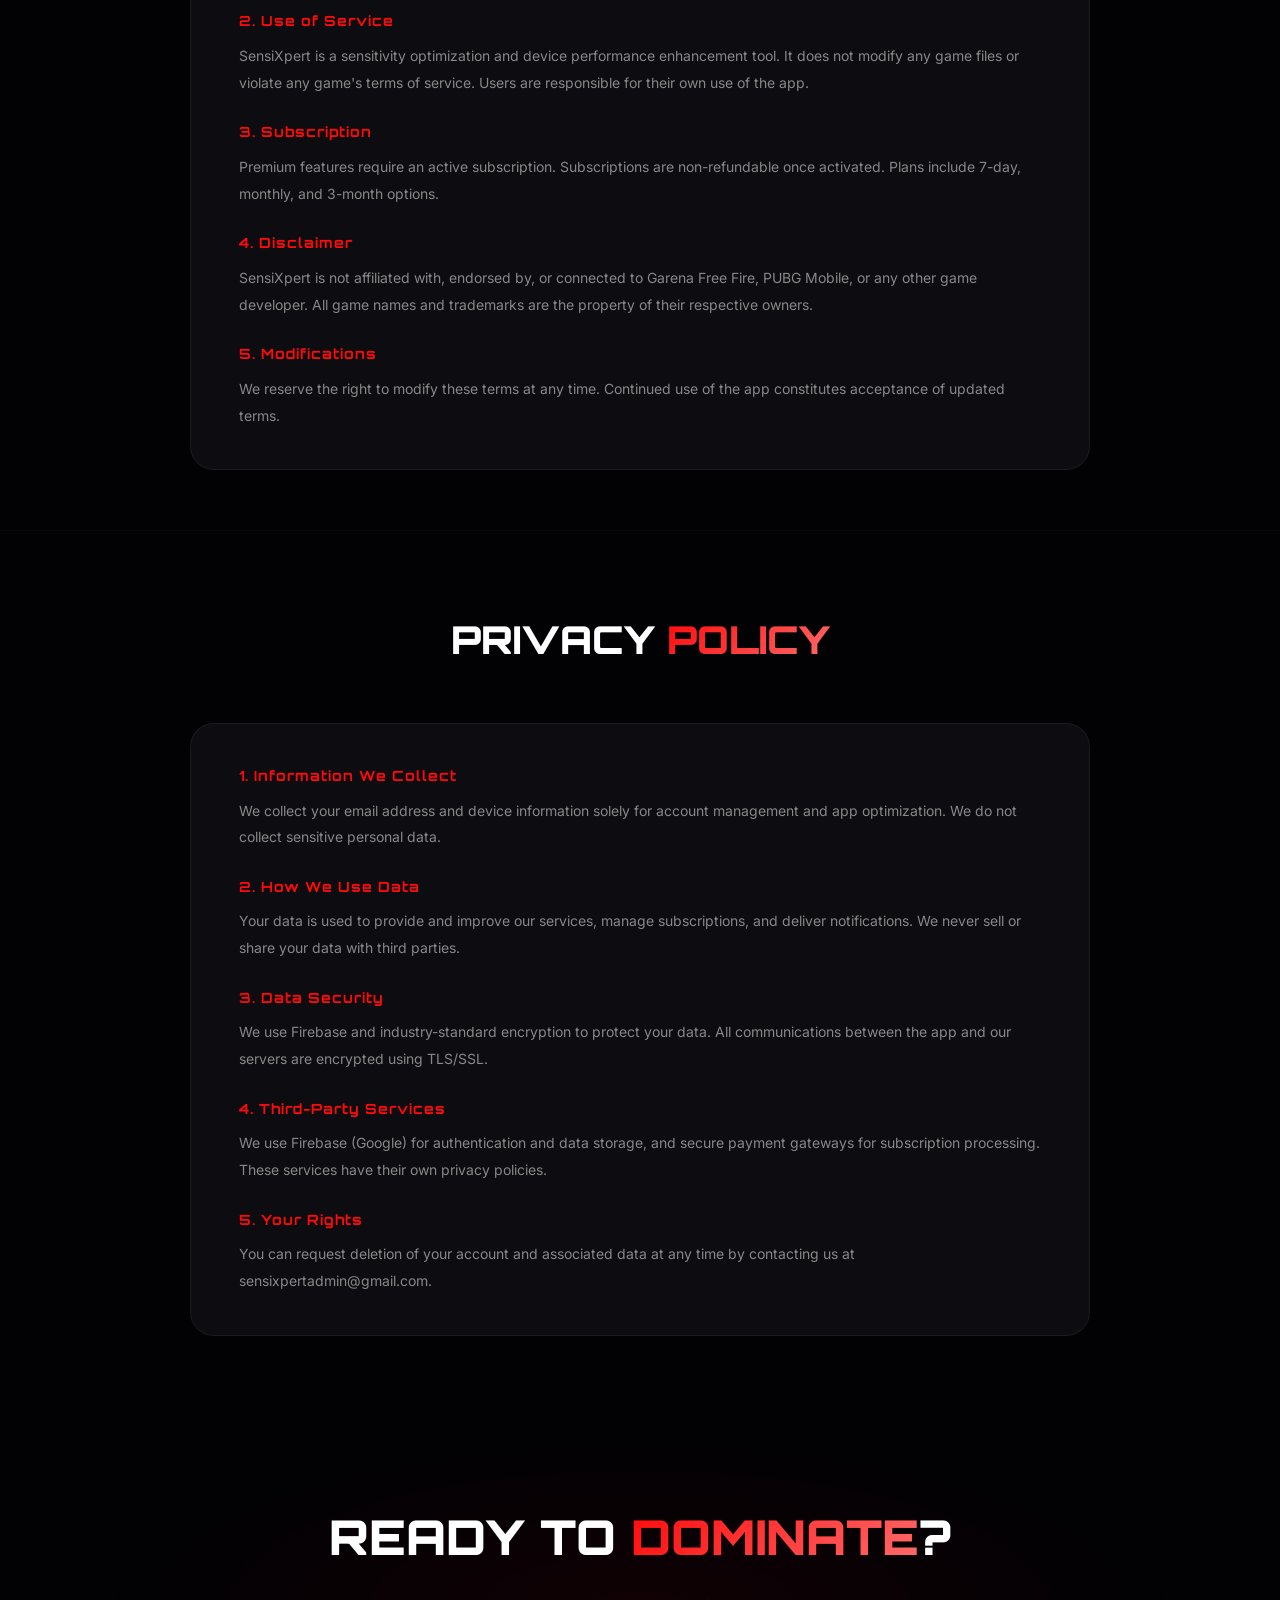
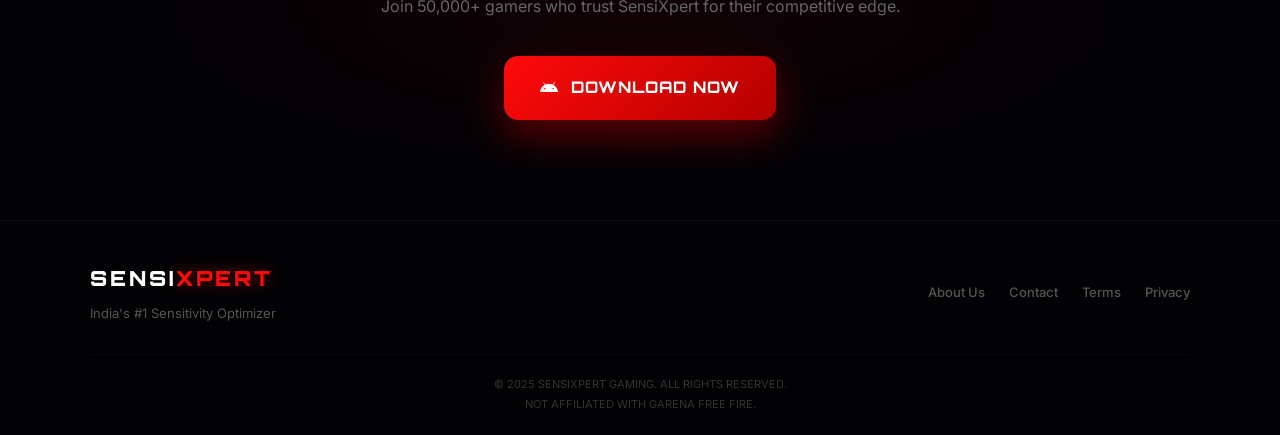
==== commit 93c958ea: "fix: logo with white background + rounded corners" ====
--- a/landing-page/index.html
+++ b/landing-page/index.html
@@ -19,6 +19,7 @@
   <div class="nav-left">
     <a href="#home" class="nav-logo-link">
       <svg class="nav-logo-svg" viewBox="0 0 120 100" xmlns="http://www.w3.org/2000/svg">
+        <rect width="120" height="100" rx="12" fill="#f5f5f5"/>
         <circle cx="50" cy="50" r="36" stroke="#ff0000" stroke-width="4.5" fill="none"/>
         <circle cx="50" cy="50" r="22" stroke="#ff0000" stroke-width="3.5" fill="none"/>
         <rect x="47.5" y="6" width="5" height="16" rx="2" fill="#ff0000"/>
--- a/landing-page/style.css
+++ b/landing-page/style.css
@@ -17,7 +17,7 @@
 .nav-left{display:flex;align-items:center}
 .nav-logo-link{display:flex;align-items:center;text-decoration:none;transition:.3s}
 .nav-logo-link:hover{transform:scale(1.08)}
-.nav-logo-svg{height:44px;width:auto;filter:drop-shadow(0 0 6px rgba(255,0,0,0.3))}
+.nav-logo-svg{height:38px;width:auto;border-radius:10px;filter:drop-shadow(0 0 6px rgba(255,0,0,0.3))}
 .logo{font-family:'Orbitron',sans-serif;font-size:1.3rem;font-weight:900;letter-spacing:3px}
 .logo span{color:var(--red);text-shadow:0 0 15px rgba(255,0,0,0.5)}
 .nav-links-desktop{display:flex;gap:28px;margin-right:20px}
@@ -127,7 +127,7 @@
 /* MOBILE */
 @media(max-width:768px){
 nav{padding:14px 5%}
-.nav-logo-svg{height:36px}
+.nav-logo-svg{height:38px}
 .nav-links-desktop{display:none}
 .dropdown-menu{right:5%;top:65px}
 .hero{flex-direction:column;text-align:center;padding:110px 5% 60px;gap:30px}
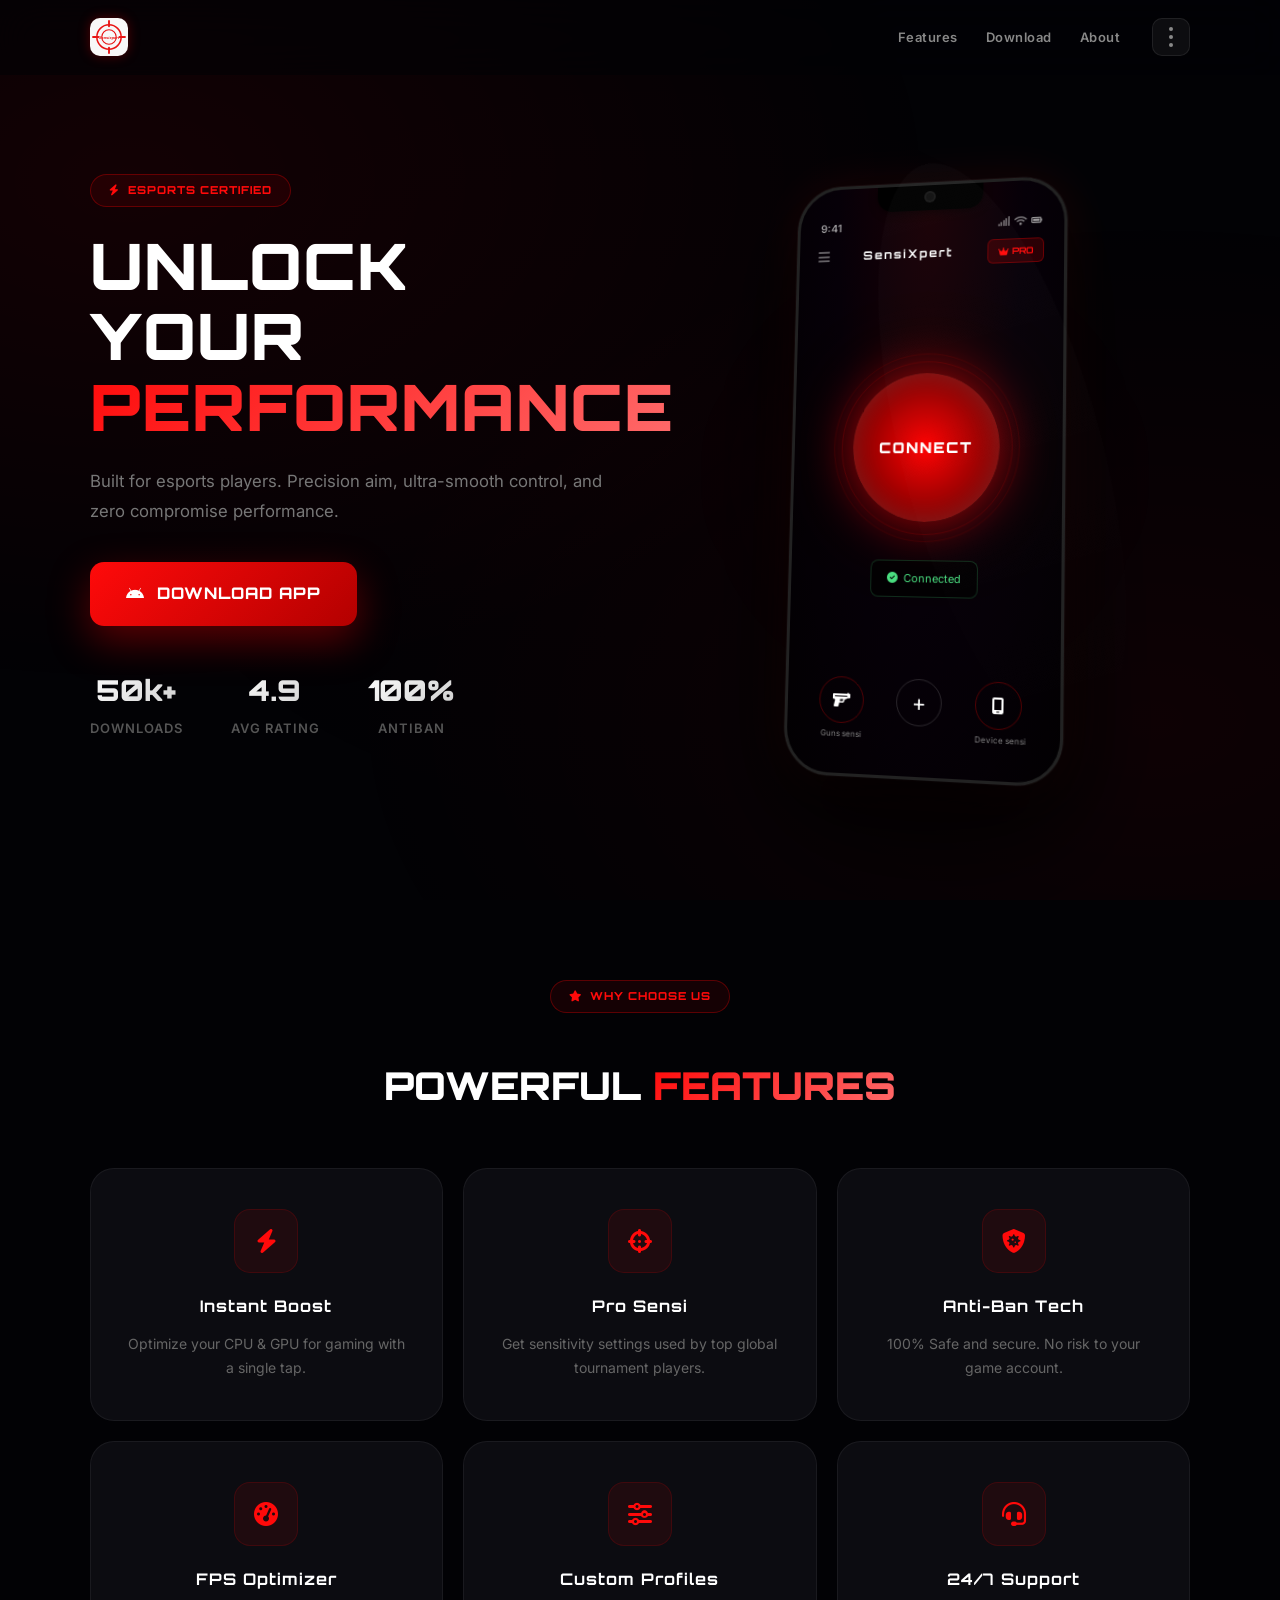
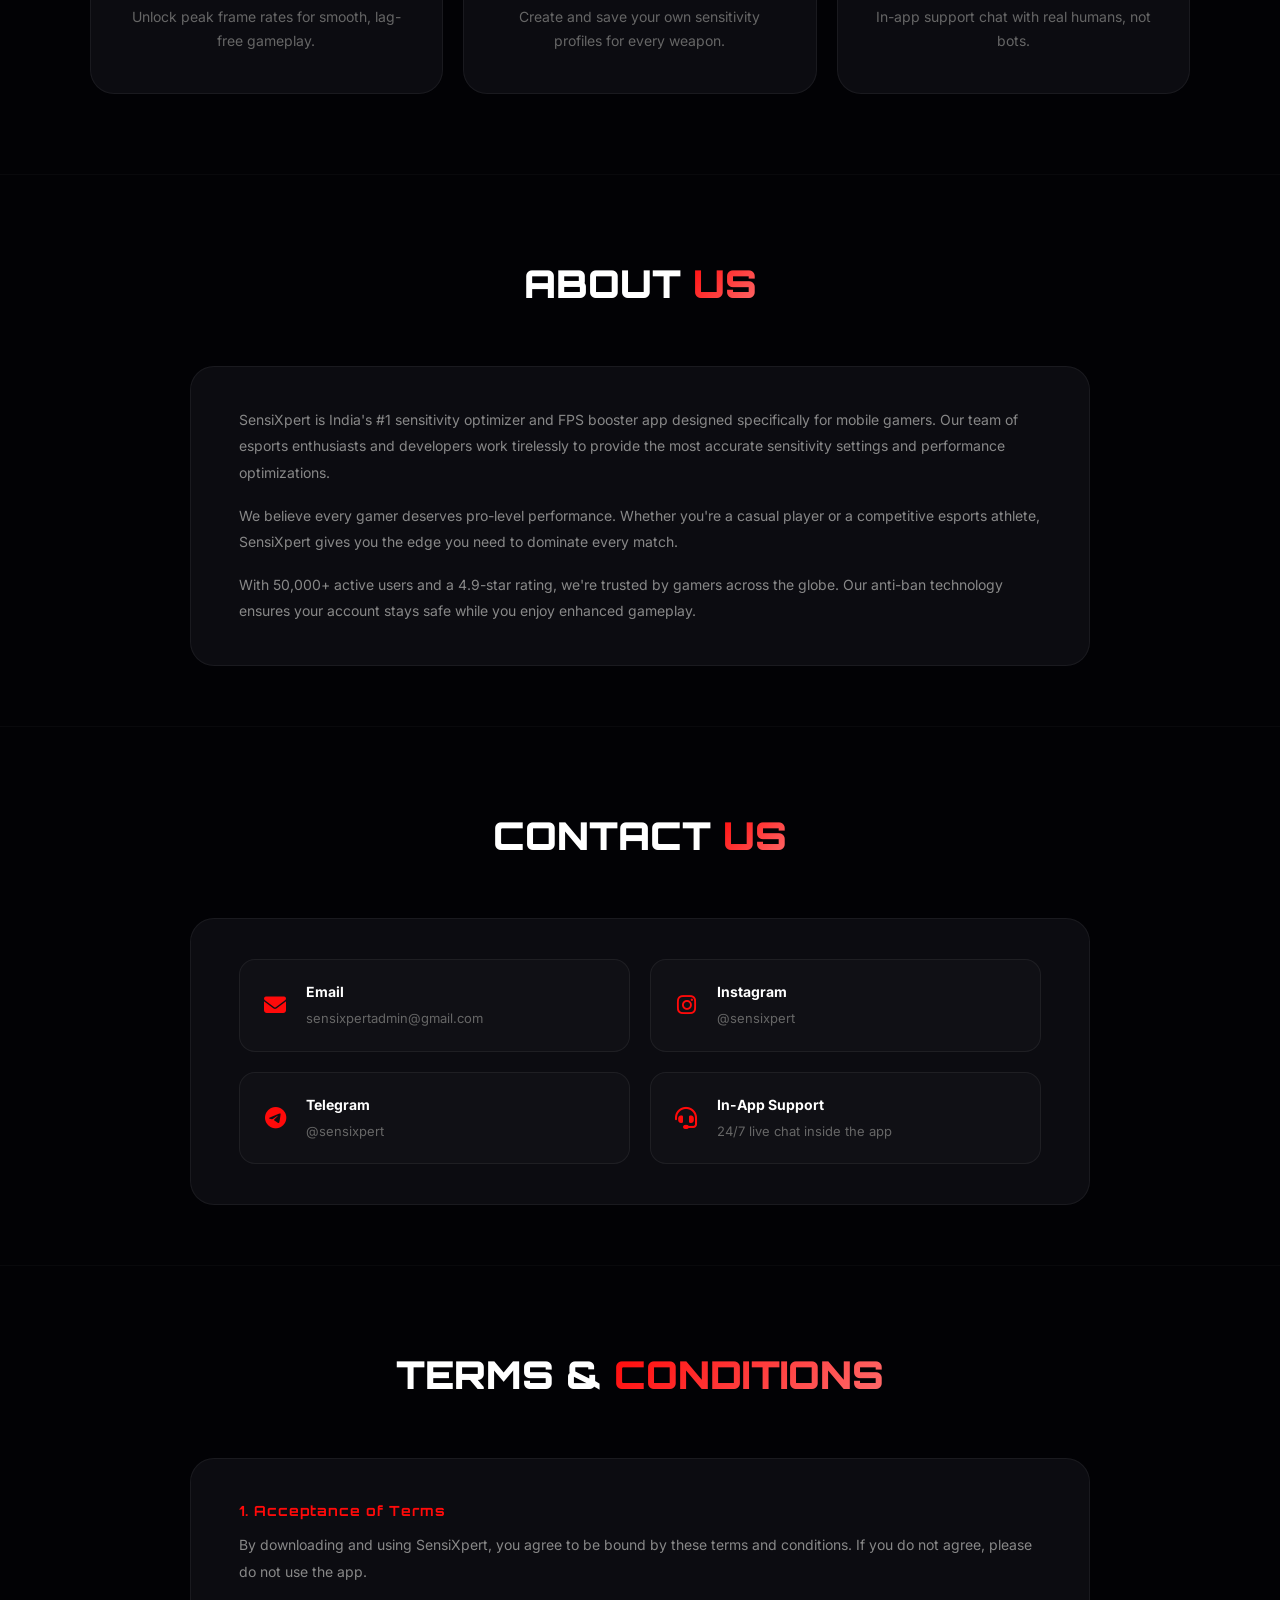
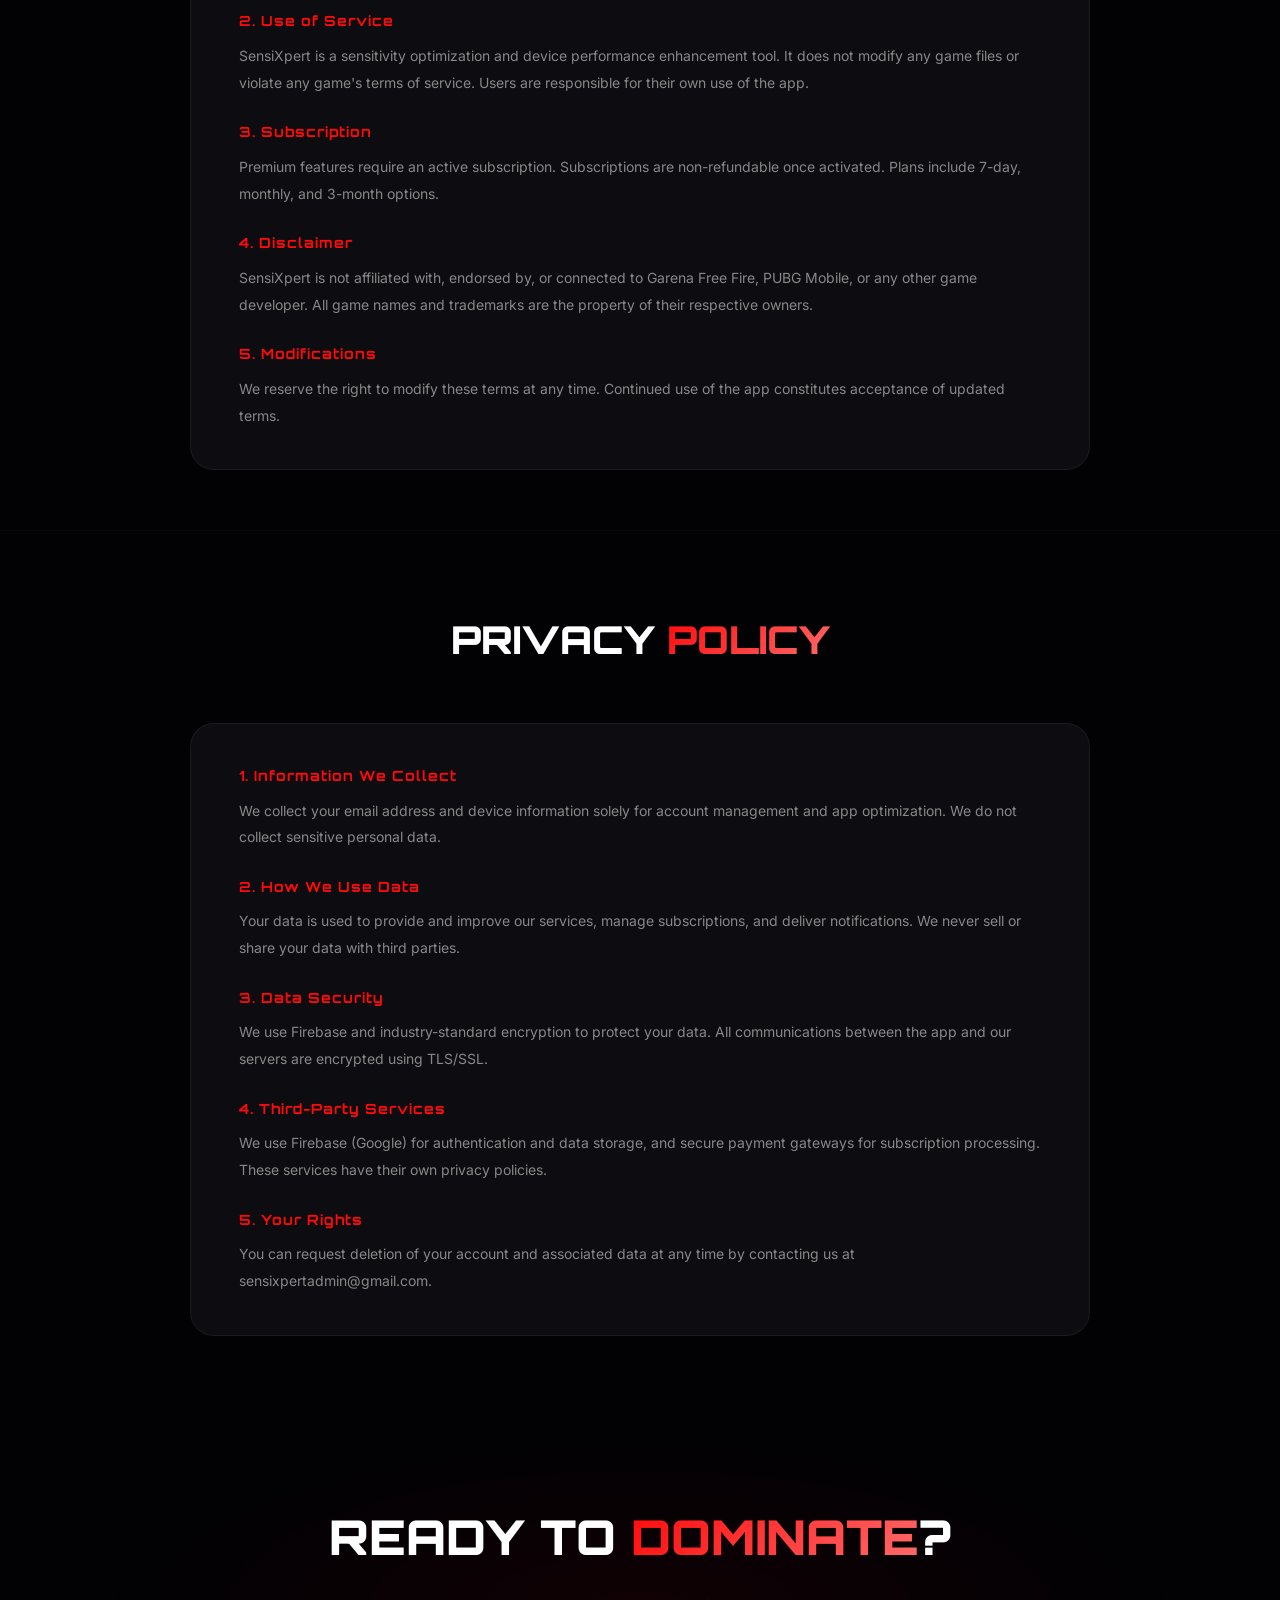
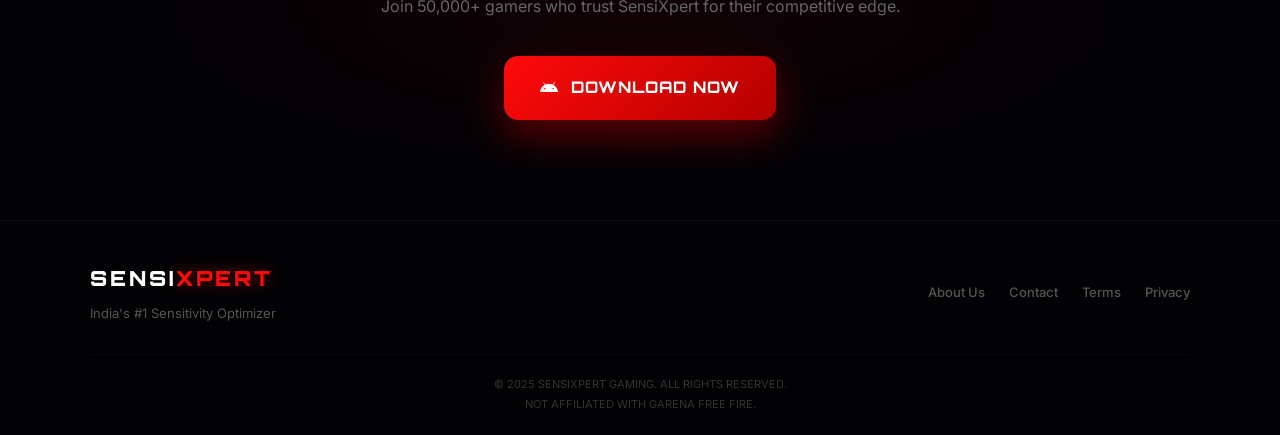
==== commit 3410efd6: "fix: exact crosshair logo matching user design with rounded lines and italic text" ====
--- a/landing-page/index.html
+++ b/landing-page/index.html
@@ -18,15 +18,15 @@
 <nav id="navbar">
   <div class="nav-left">
     <a href="#home" class="nav-logo-link">
-      <svg class="nav-logo-svg" viewBox="0 0 120 100" xmlns="http://www.w3.org/2000/svg">
-        <rect width="120" height="100" rx="12" fill="#f5f5f5"/>
-        <circle cx="50" cy="50" r="36" stroke="#ff0000" stroke-width="4.5" fill="none"/>
-        <circle cx="50" cy="50" r="22" stroke="#ff0000" stroke-width="3.5" fill="none"/>
-        <rect x="47.5" y="6" width="5" height="16" rx="2" fill="#ff0000"/>
-        <rect x="47.5" y="78" width="5" height="16" rx="2" fill="#ff0000"/>
-        <rect x="6" y="47.5" width="16" height="5" rx="2" fill="#ff0000"/>
-        <rect x="78" y="47.5" width="16" height="5" rx="2" fill="#ff0000"/>
-        <text x="50" y="54" text-anchor="middle" font-family="Inter,sans-serif" font-weight="700" font-size="11" fill="#ff0000" letter-spacing="0.3">Sensixpert</text>
+      <svg class="nav-logo-svg" viewBox="0 0 100 100" xmlns="http://www.w3.org/2000/svg">
+        <rect width="100" height="100" rx="14" fill="#f8f8f8"/>
+        <circle cx="50" cy="50" r="32" stroke="#E81414" stroke-width="4" fill="none"/>
+        <circle cx="50" cy="50" r="19" stroke="#E81414" stroke-width="3" fill="none"/>
+        <line x1="50" y1="8" x2="50" y2="22" stroke="#E81414" stroke-width="5" stroke-linecap="round"/>
+        <line x1="50" y1="78" x2="50" y2="92" stroke="#E81414" stroke-width="5" stroke-linecap="round"/>
+        <line x1="8" y1="50" x2="22" y2="50" stroke="#E81414" stroke-width="5" stroke-linecap="round"/>
+        <line x1="78" y1="50" x2="92" y2="50" stroke="#E81414" stroke-width="5" stroke-linecap="round"/>
+        <text x="50" y="54" text-anchor="middle" font-family="Inter,Arial,sans-serif" font-weight="700" font-size="10.5" fill="#E81414" font-style="italic">Sensixpert</text>
       </svg>
     </a>
   </div>
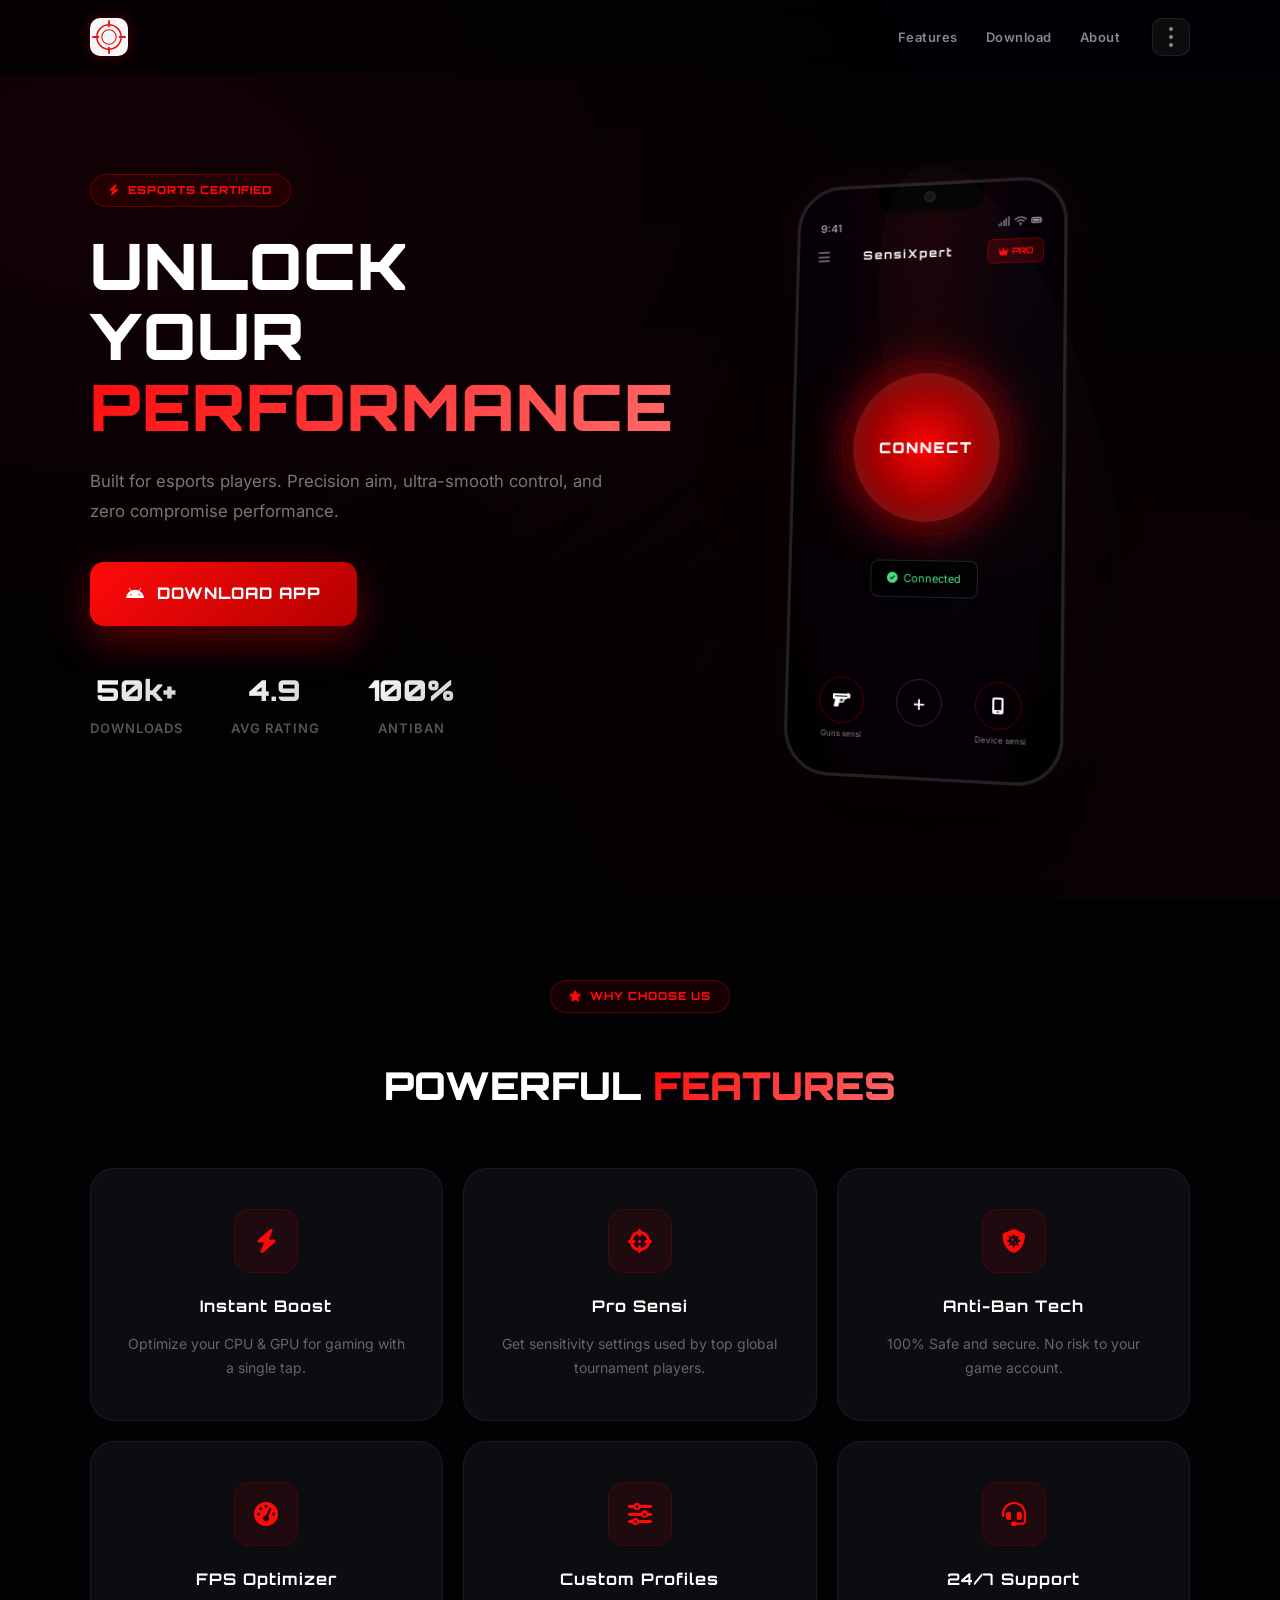
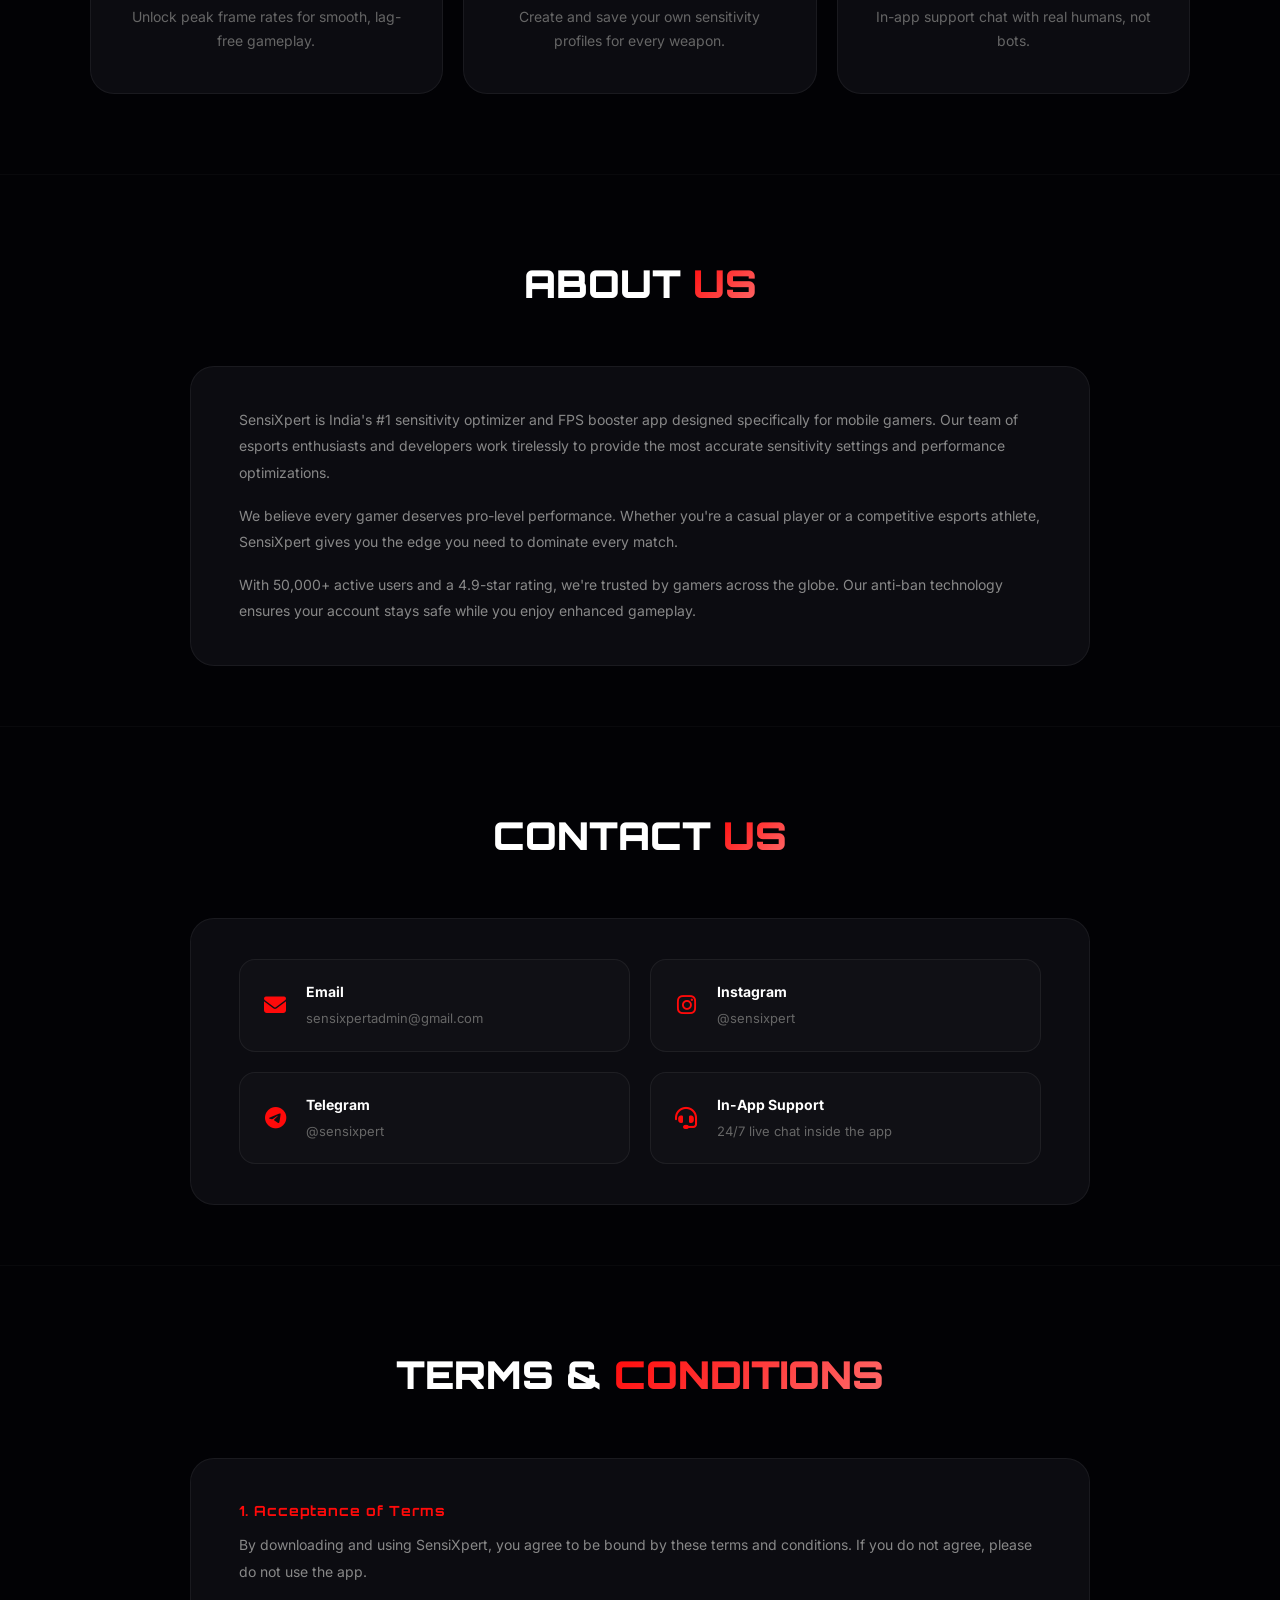
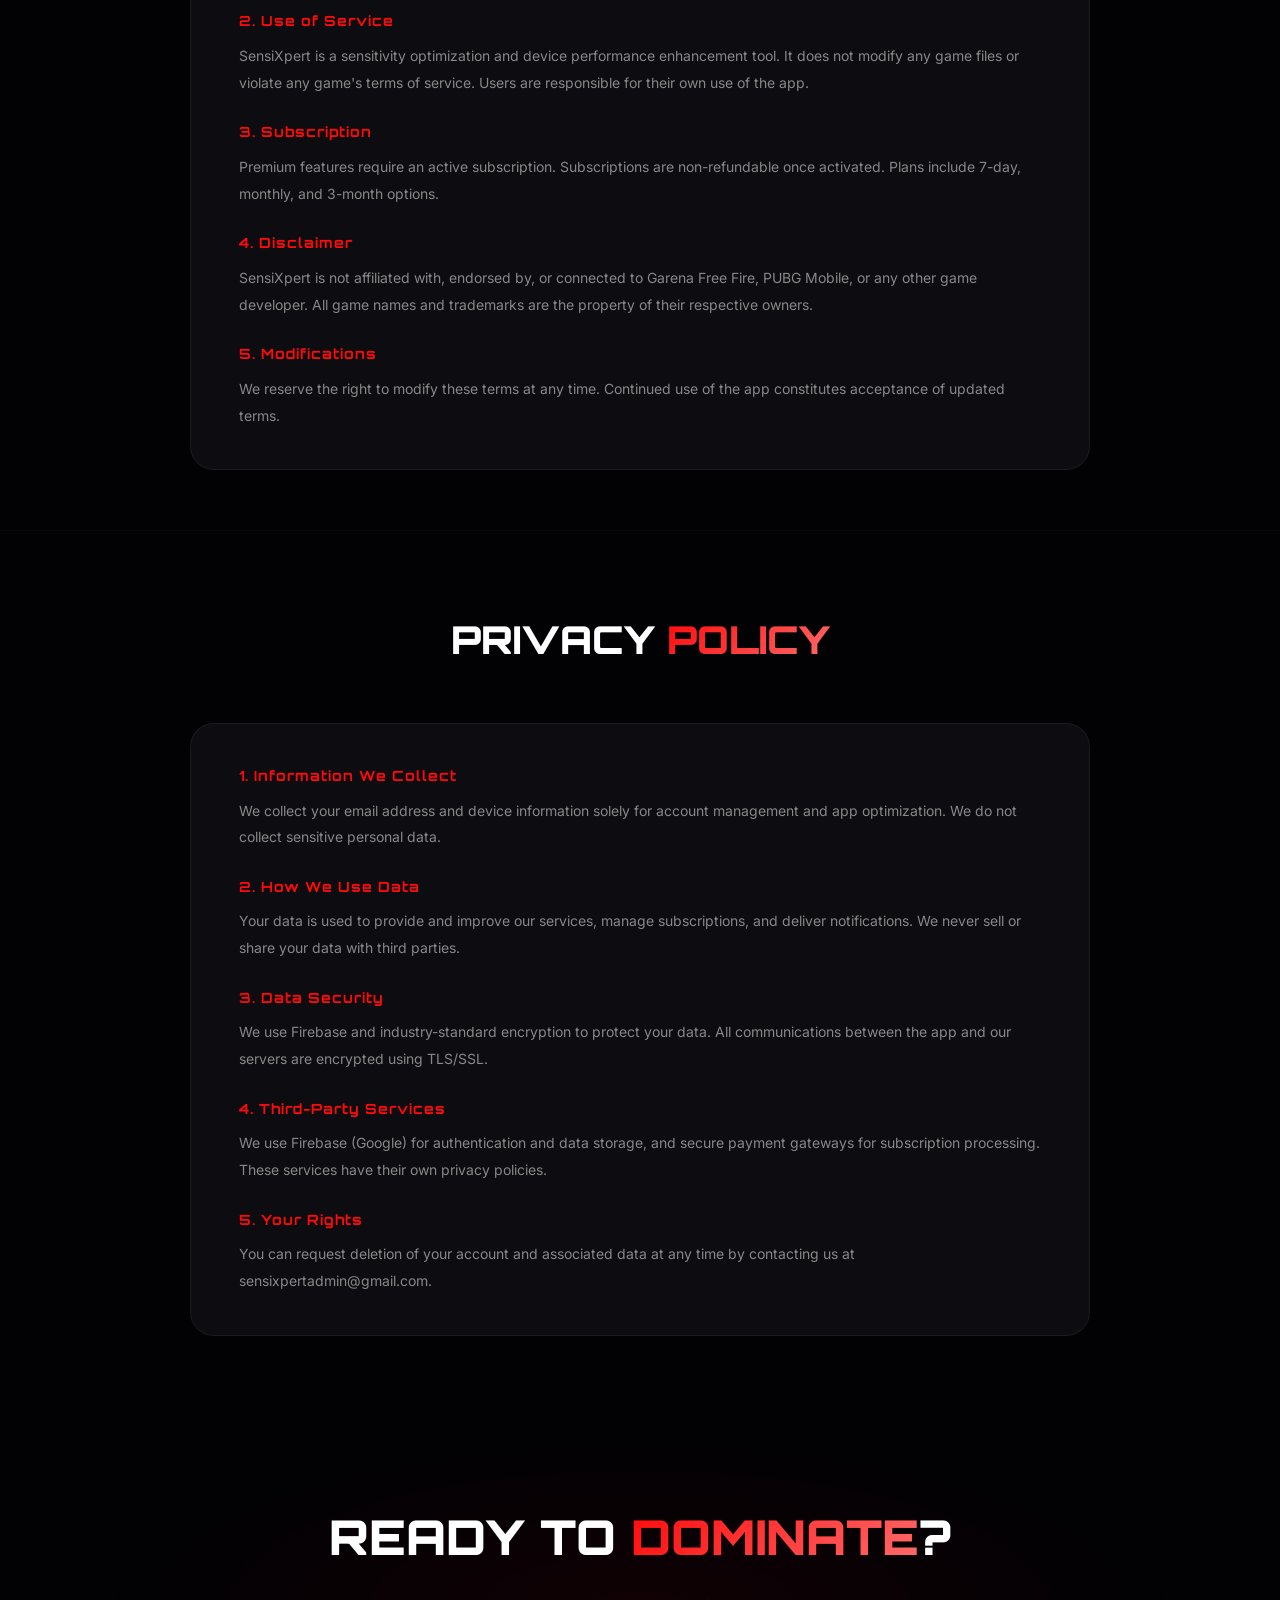
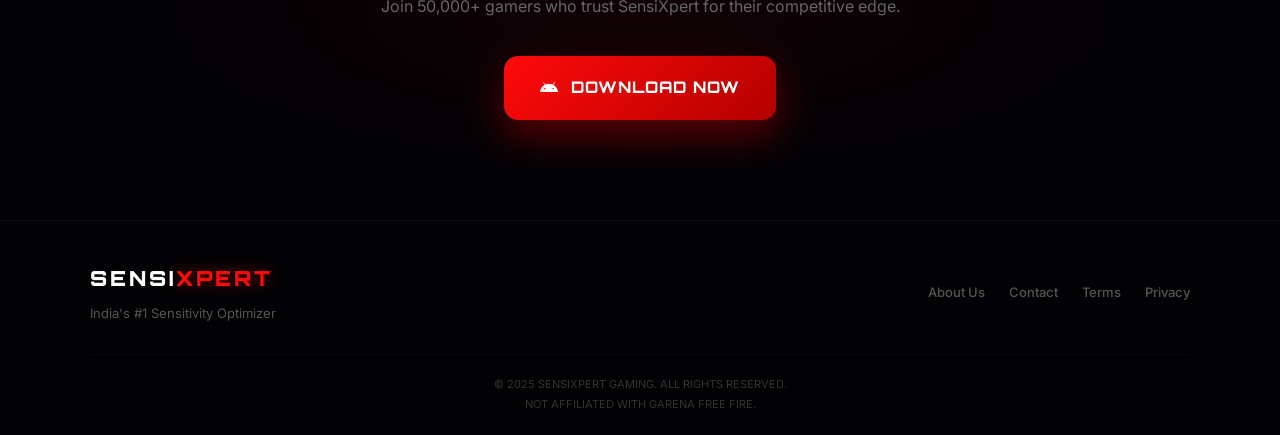
==== commit 70ccd325: "fix: remove Sensixpert text from logo" ====
--- a/landing-page/index.html
+++ b/landing-page/index.html
@@ -26,7 +26,6 @@
         <line x1="50" y1="78" x2="50" y2="92" stroke="#E81414" stroke-width="5" stroke-linecap="round"/>
         <line x1="8" y1="50" x2="22" y2="50" stroke="#E81414" stroke-width="5" stroke-linecap="round"/>
         <line x1="78" y1="50" x2="92" y2="50" stroke="#E81414" stroke-width="5" stroke-linecap="round"/>
-        <text x="50" y="54" text-anchor="middle" font-family="Inter,Arial,sans-serif" font-weight="700" font-size="10.5" fill="#E81414" font-style="italic">Sensixpert</text>
       </svg>
     </a>
   </div>
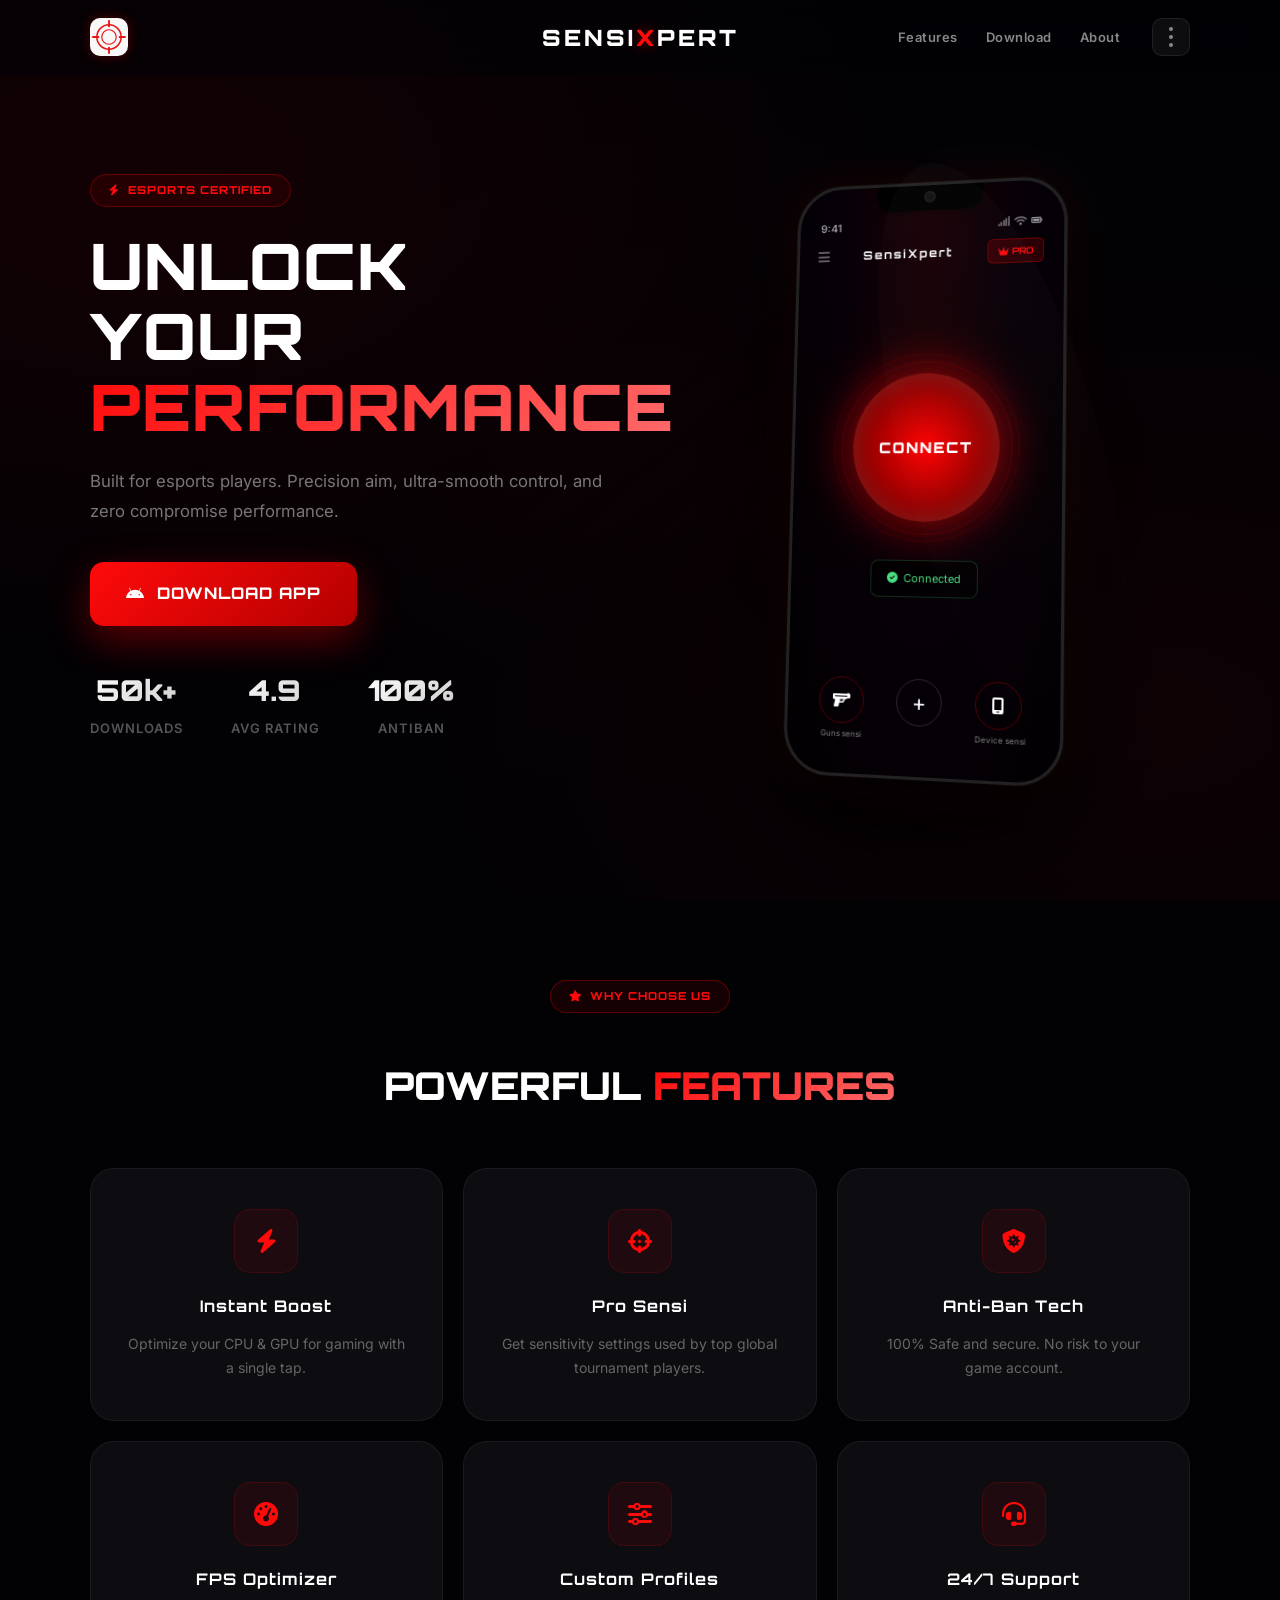
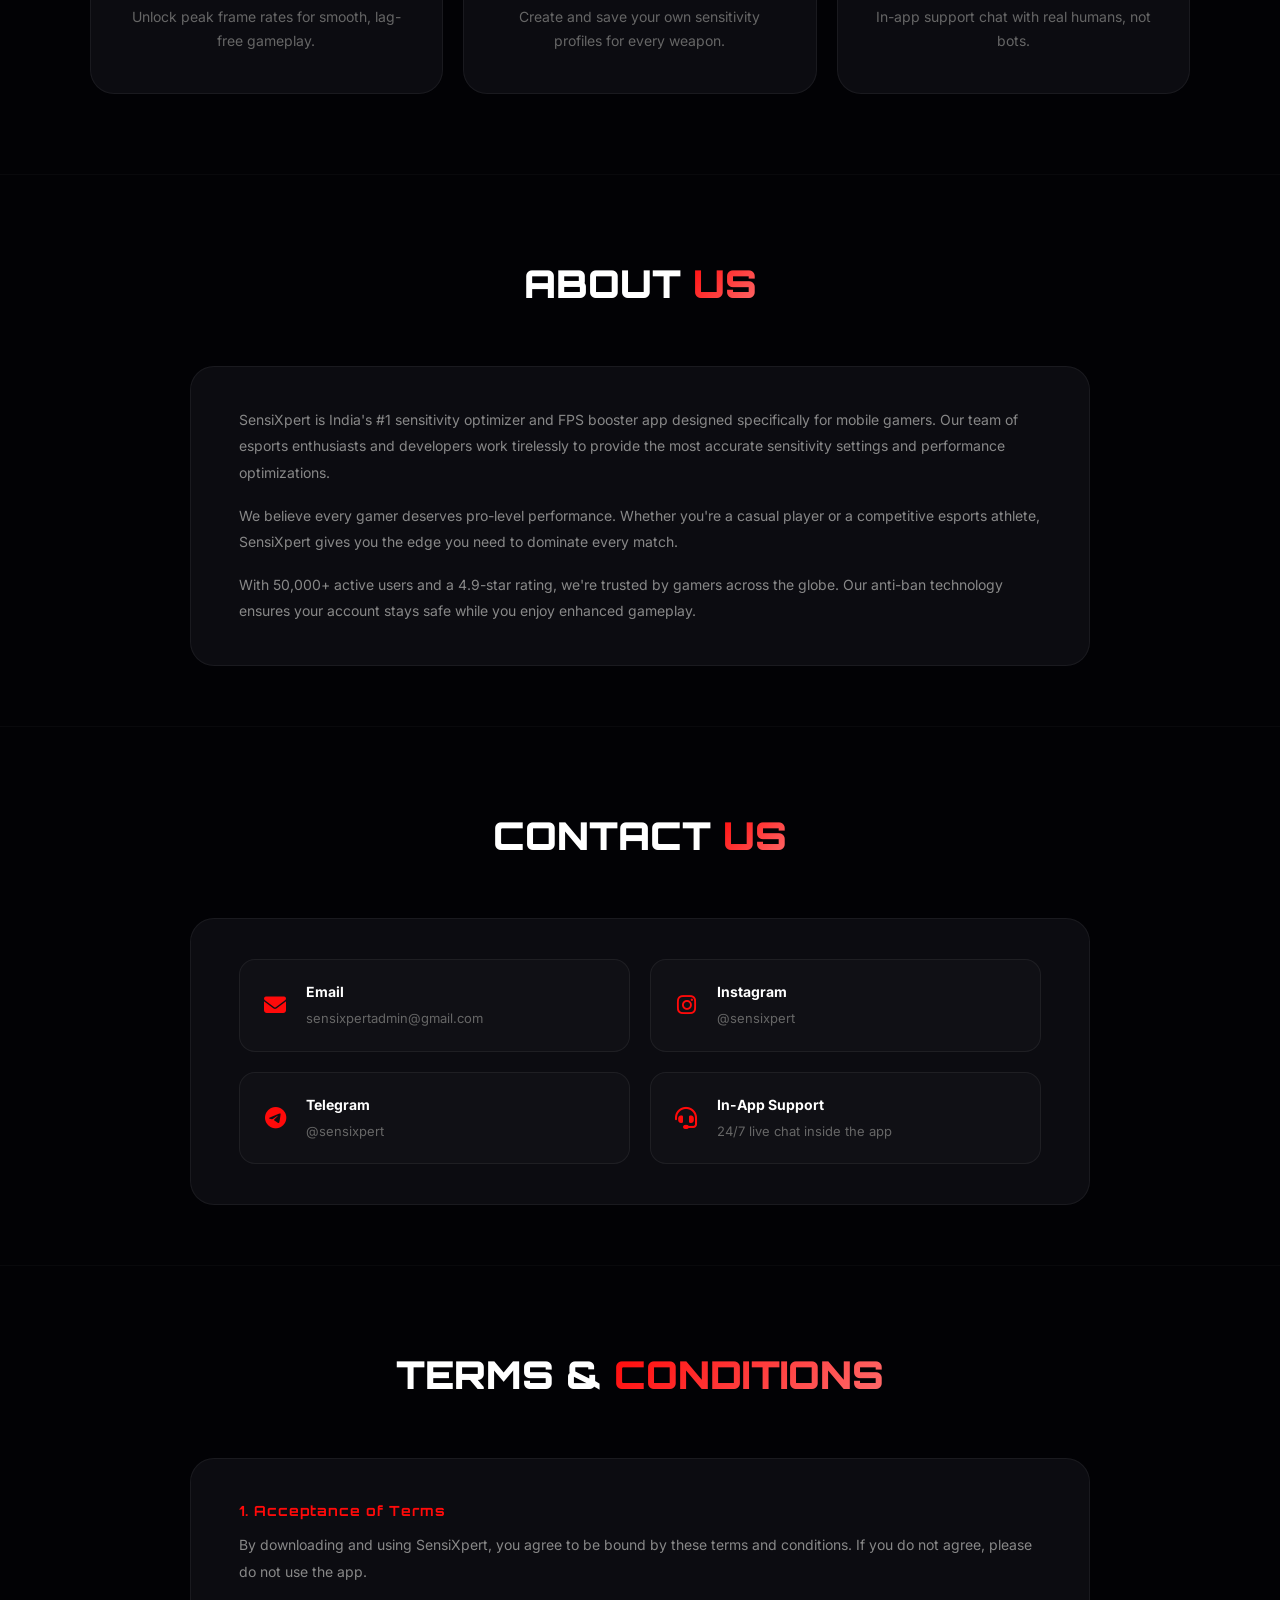
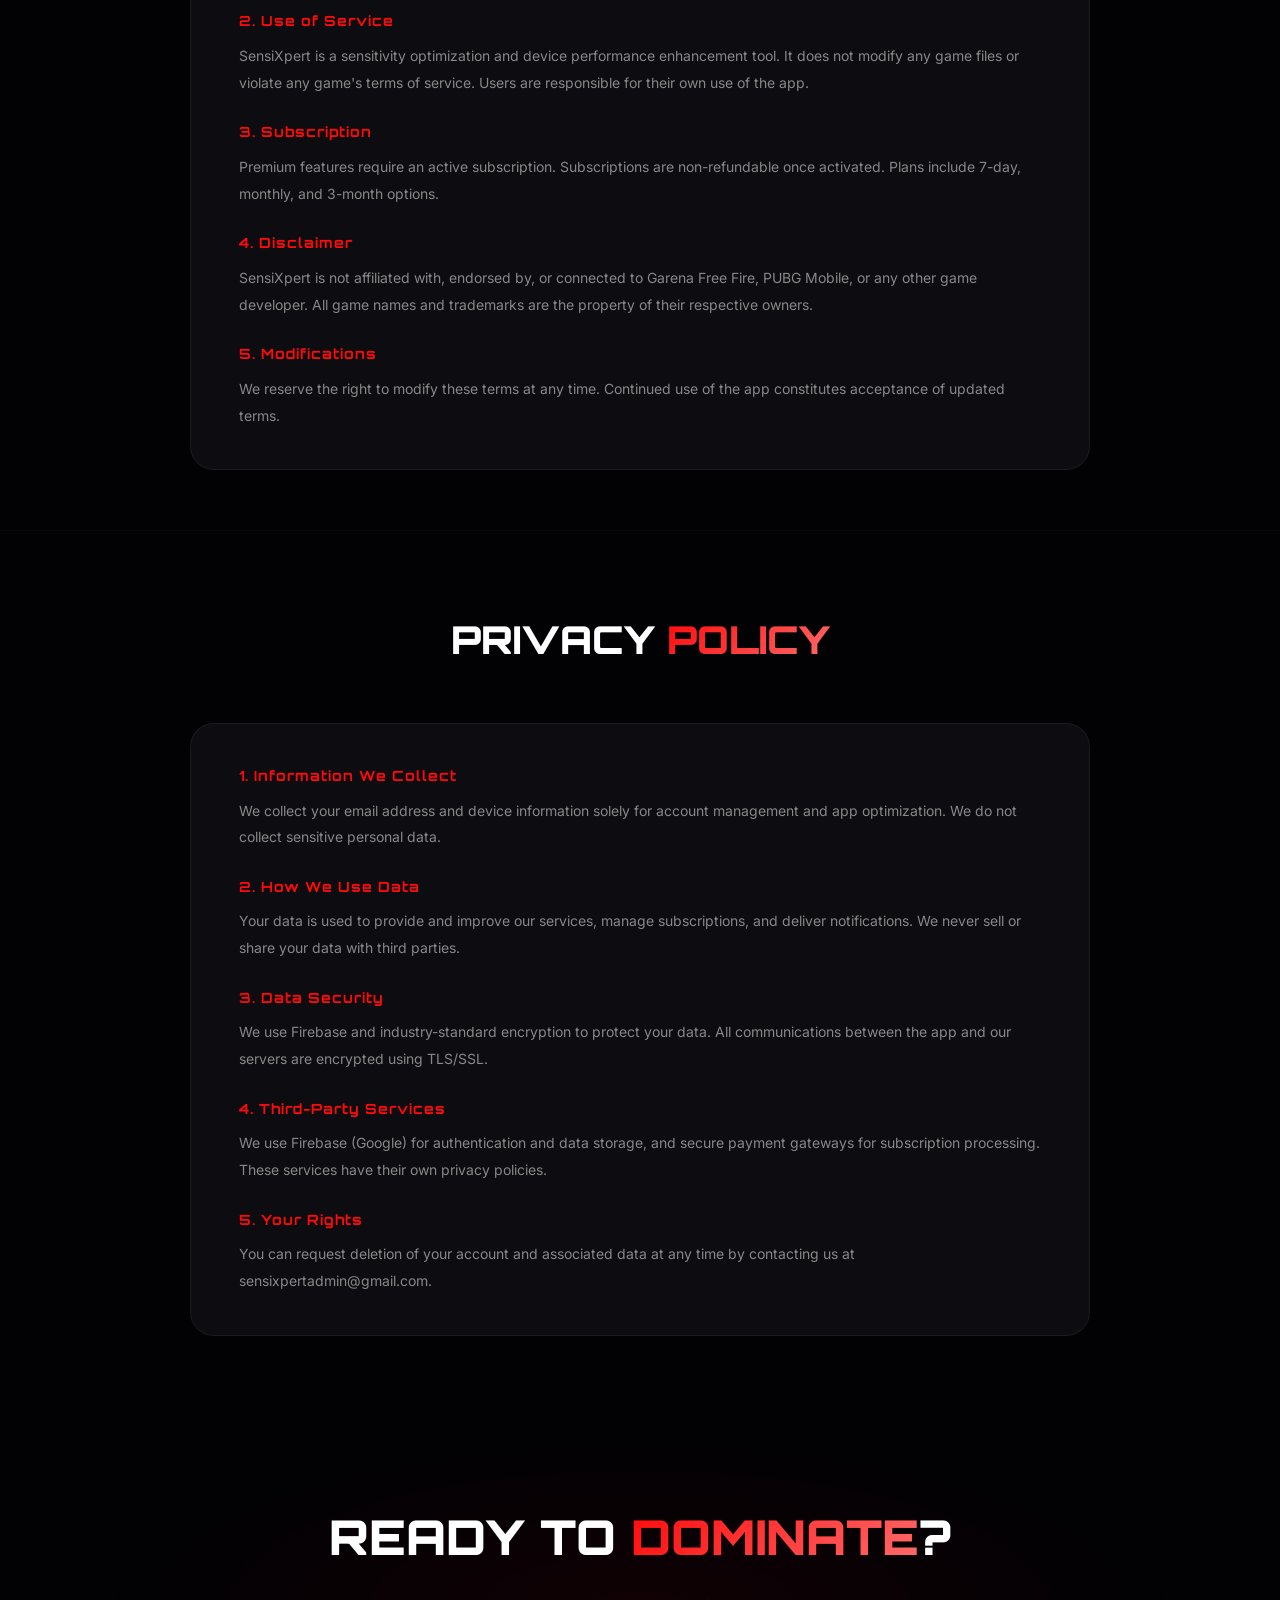
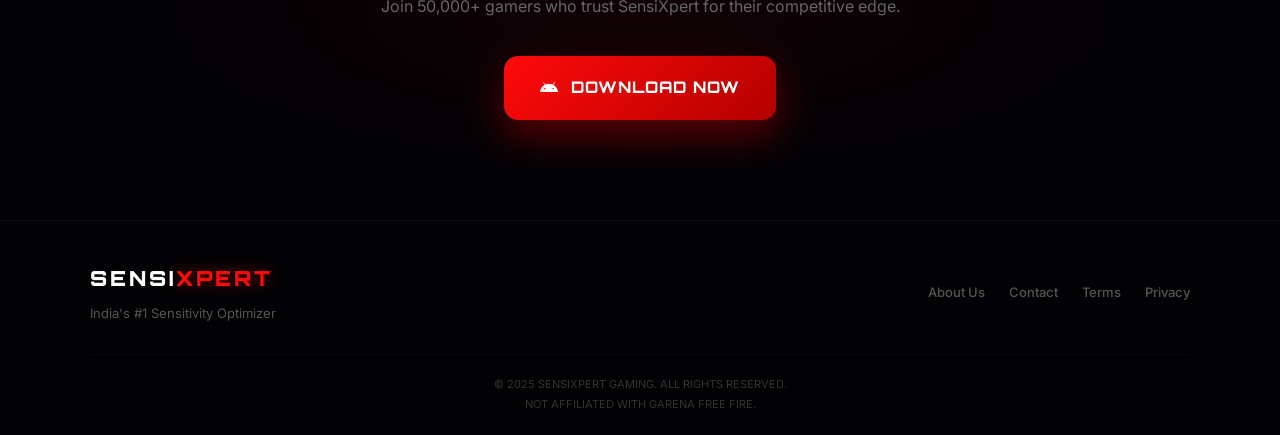
==== commit 872ba290: "feat: Sensixpert text centered in navbar with red X highlight" ====
--- a/landing-page/index.html
+++ b/landing-page/index.html
@@ -29,6 +29,7 @@
       </svg>
     </a>
   </div>
+  <div class="nav-center">Sensi<span>X</span>pert</div>
   <div class="nav-right">
     <div class="nav-links-desktop">
       <a href="#features">Features</a>
--- a/landing-page/style.css
+++ b/landing-page/style.css
@@ -18,6 +18,8 @@
 .nav-logo-link{display:flex;align-items:center;text-decoration:none;transition:.3s}
 .nav-logo-link:hover{transform:scale(1.08)}
 .nav-logo-svg{height:38px;width:auto;border-radius:10px;filter:drop-shadow(0 0 6px rgba(255,0,0,0.3))}
+.nav-center{font-family:'Orbitron',sans-serif;font-size:1.4rem;font-weight:900;letter-spacing:3px;color:#fff;text-transform:uppercase;position:absolute;left:50%;transform:translateX(-50%)}
+.nav-center span{color:var(--red);text-shadow:0 0 12px rgba(255,0,0,0.5)}
 .logo{font-family:'Orbitron',sans-serif;font-size:1.3rem;font-weight:900;letter-spacing:3px}
 .logo span{color:var(--red);text-shadow:0 0 15px rgba(255,0,0,0.5)}
 .nav-links-desktop{display:flex;gap:28px;margin-right:20px}
@@ -128,6 +130,7 @@
 @media(max-width:768px){
 nav{padding:14px 5%}
 .nav-logo-svg{height:38px}
+.nav-center{font-size:1rem;letter-spacing:2px}
 .nav-links-desktop{display:none}
 .dropdown-menu{right:5%;top:65px}
 .hero{flex-direction:column;text-align:center;padding:110px 5% 60px;gap:30px}
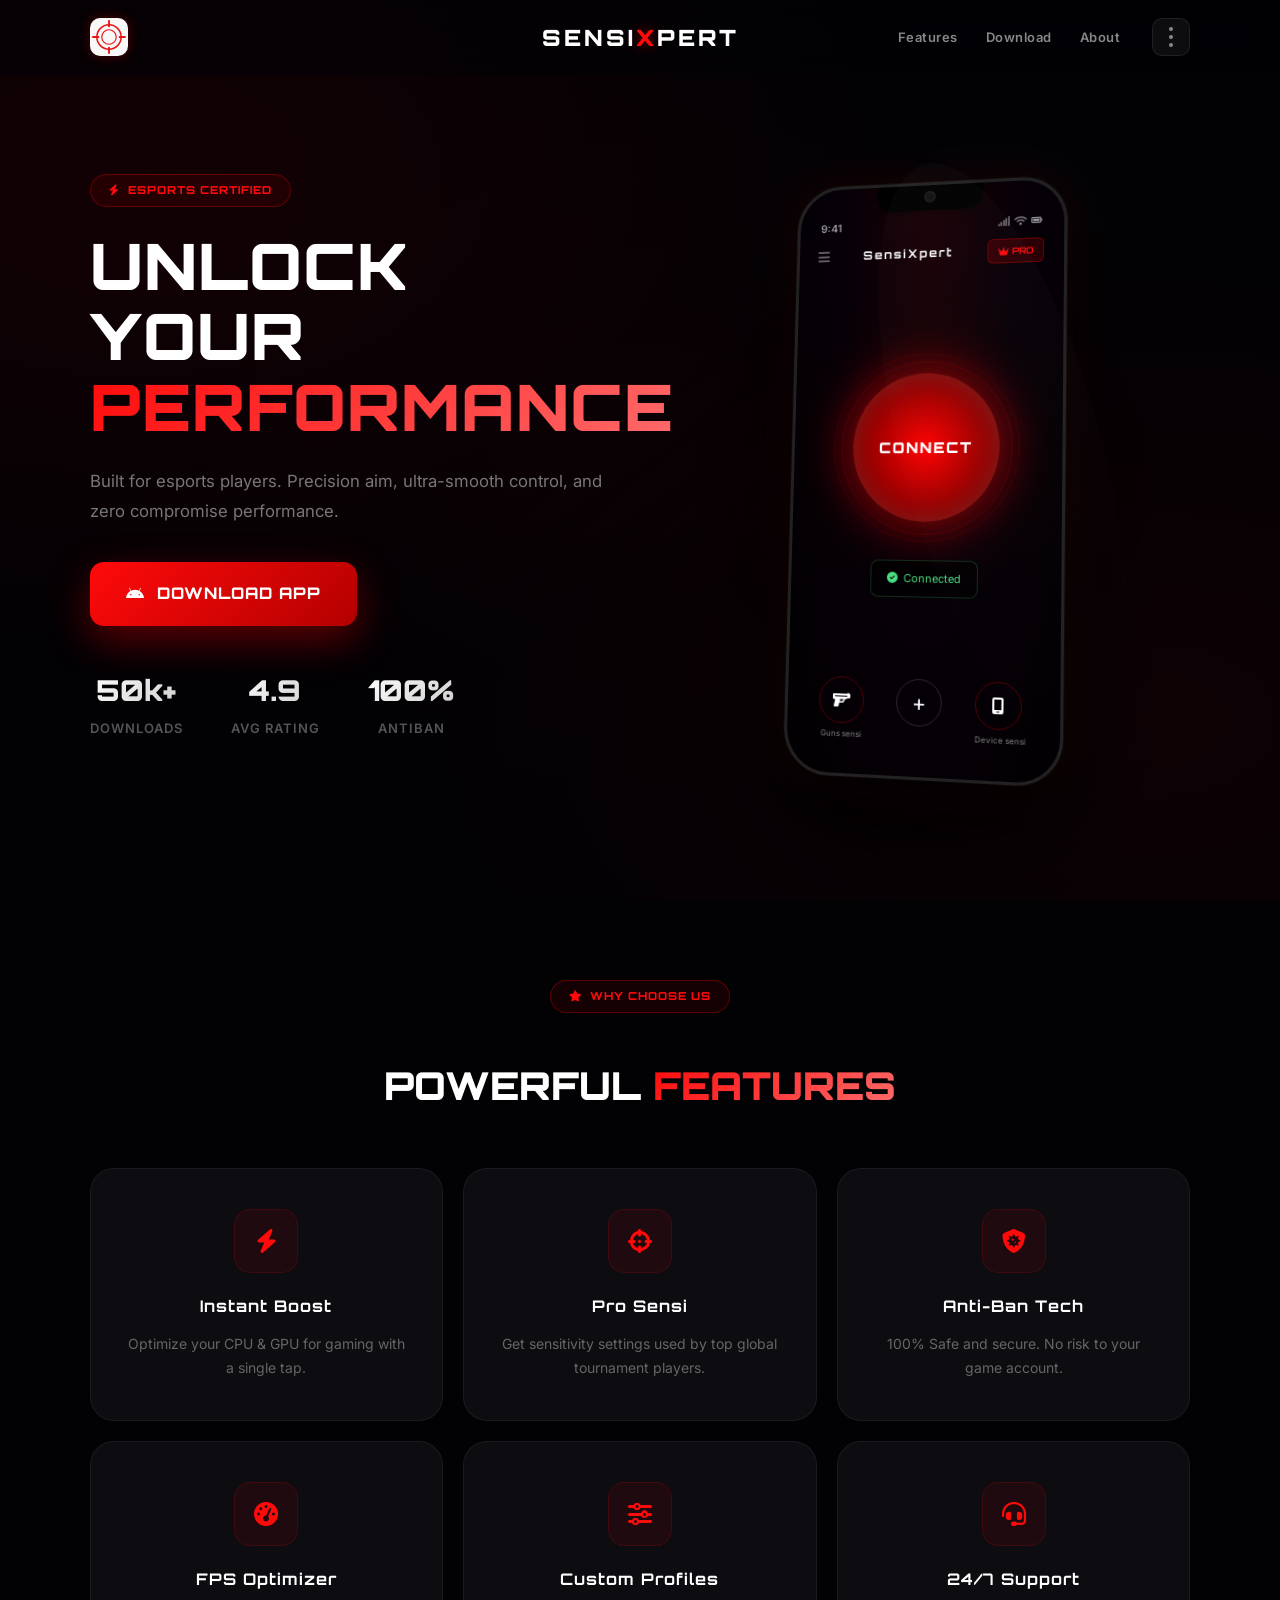
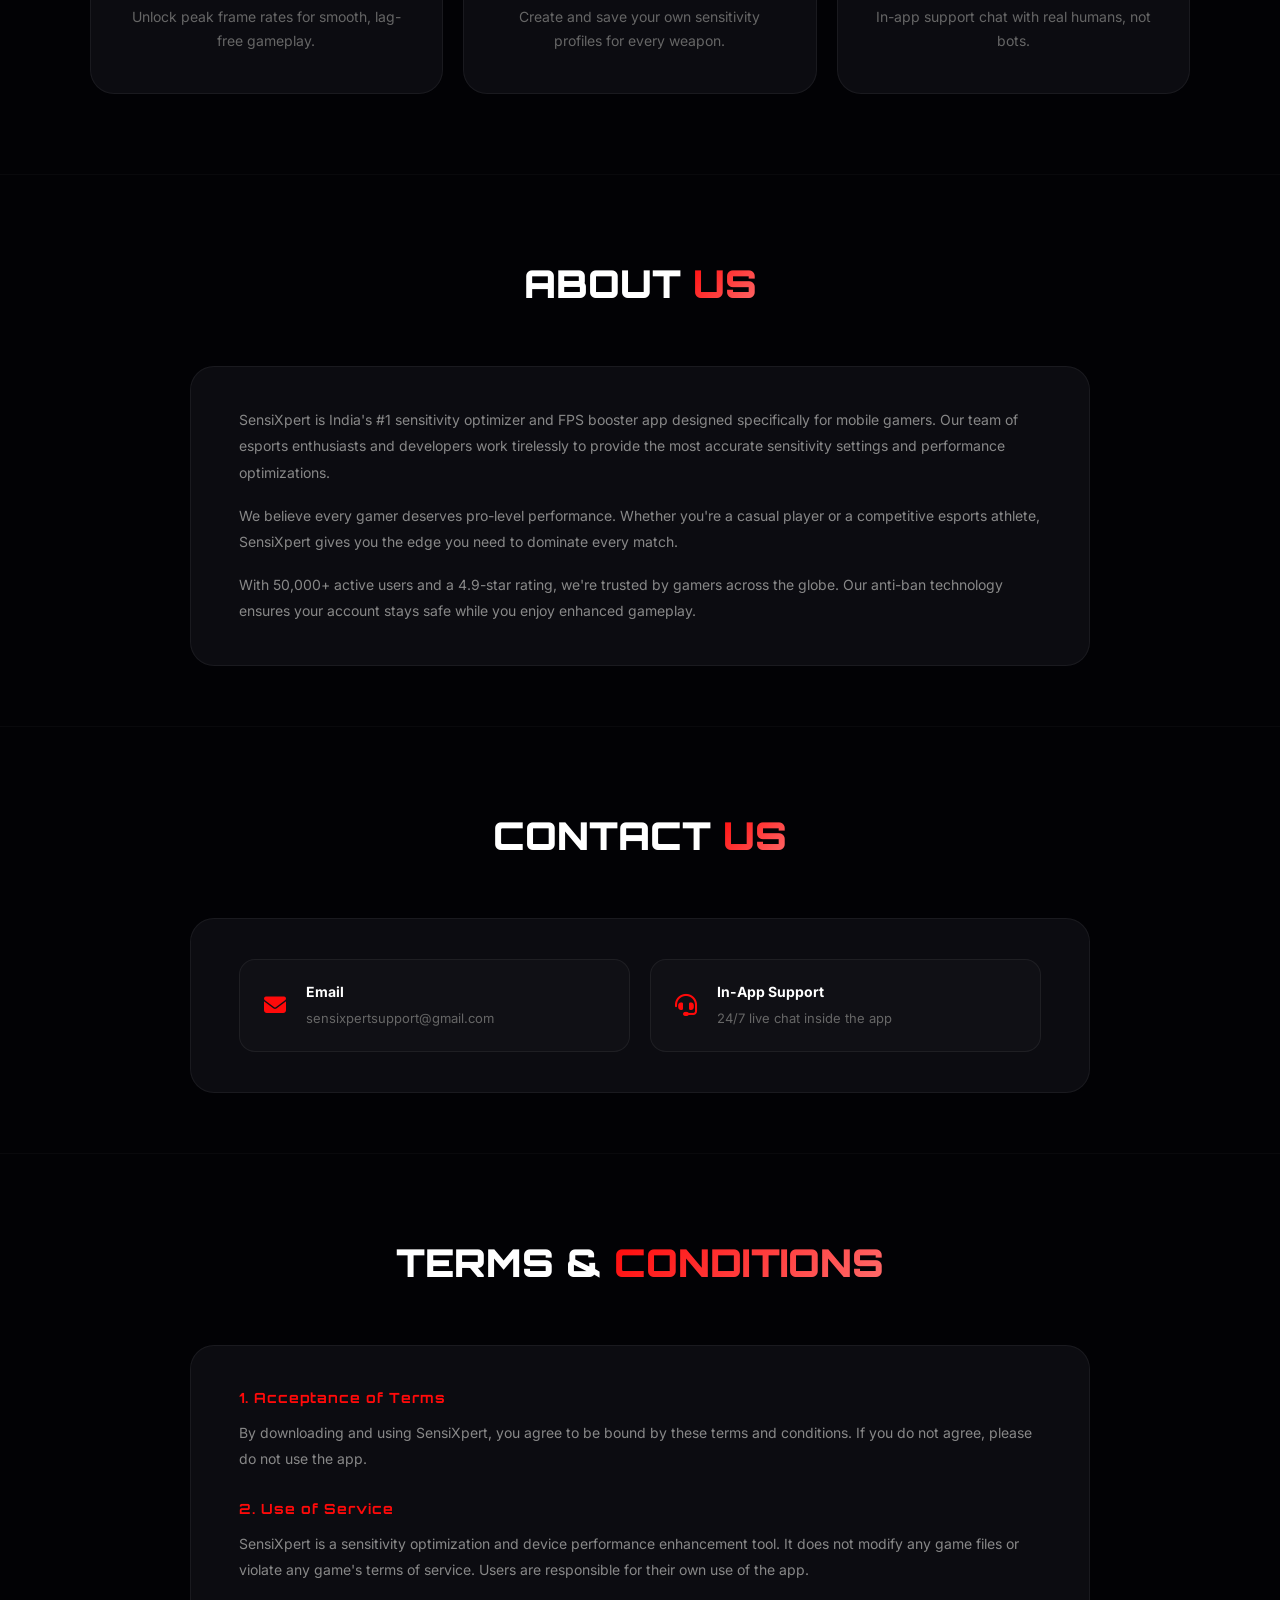
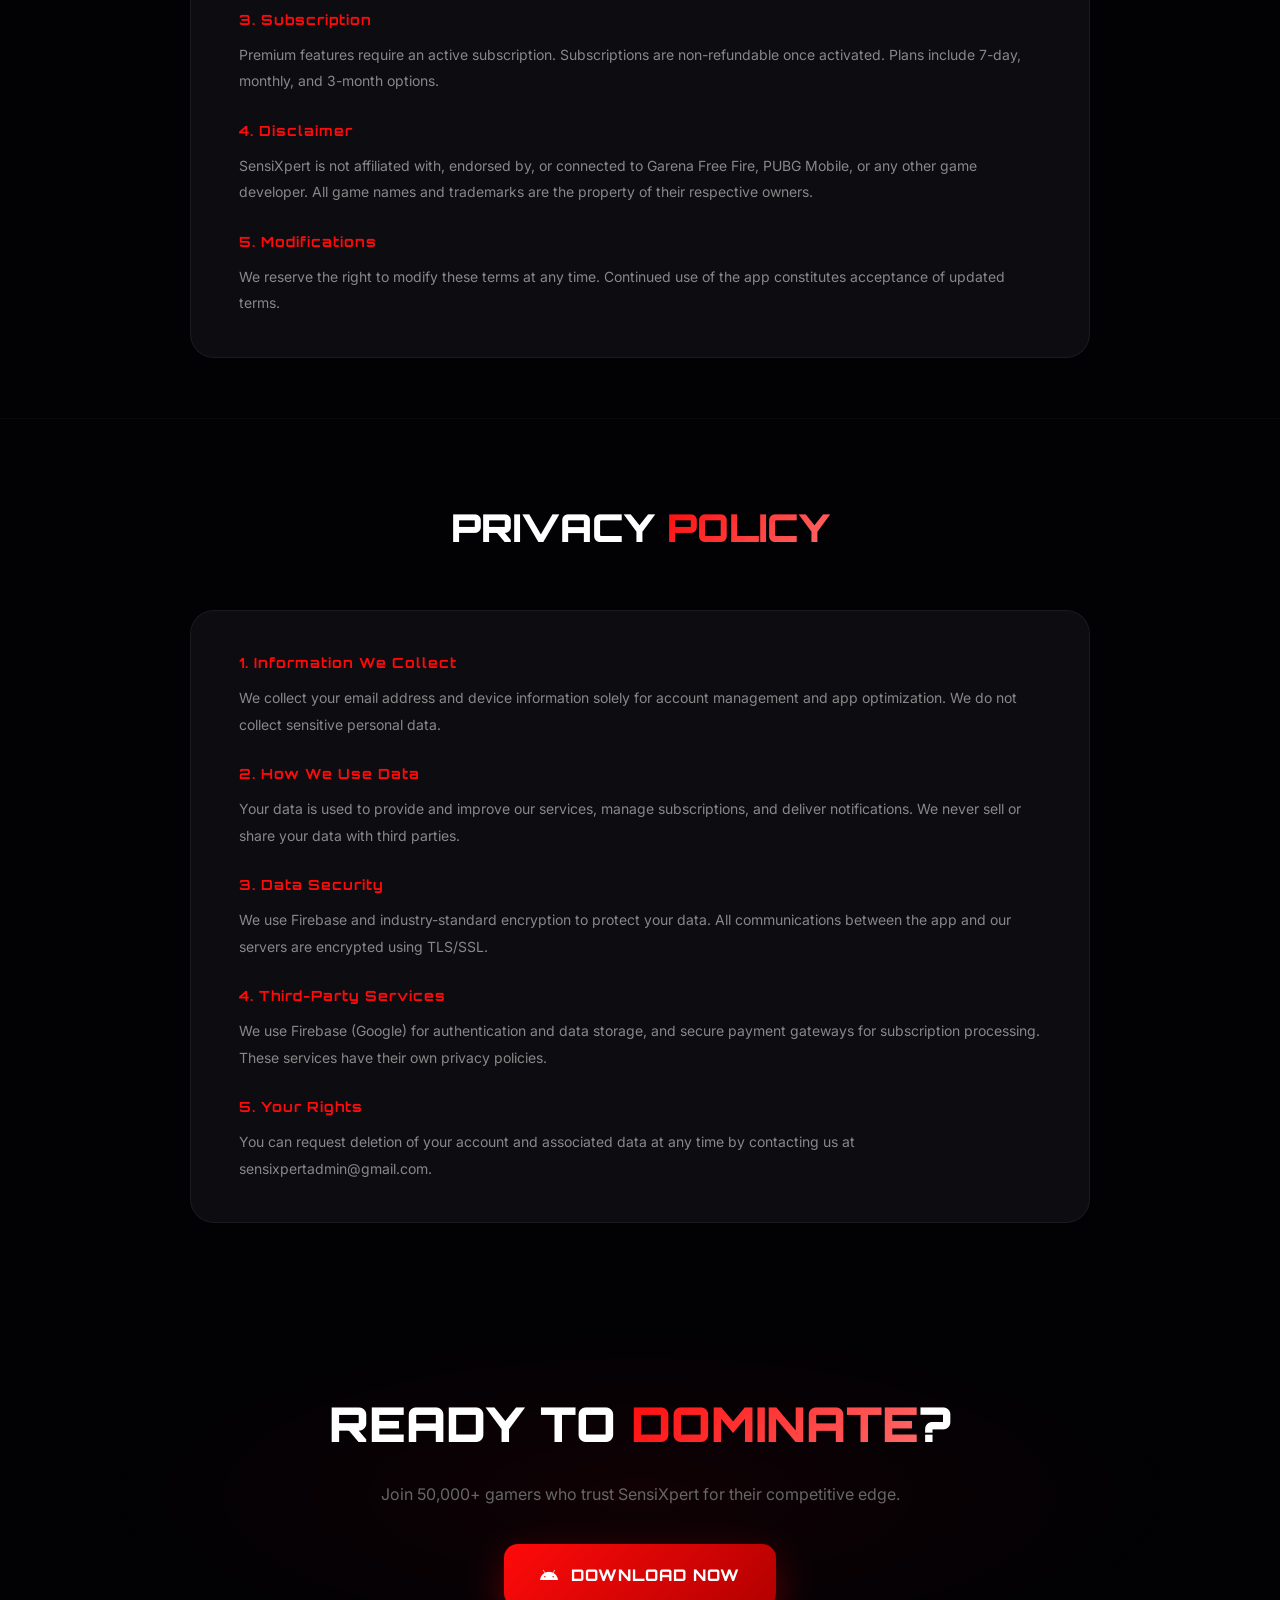
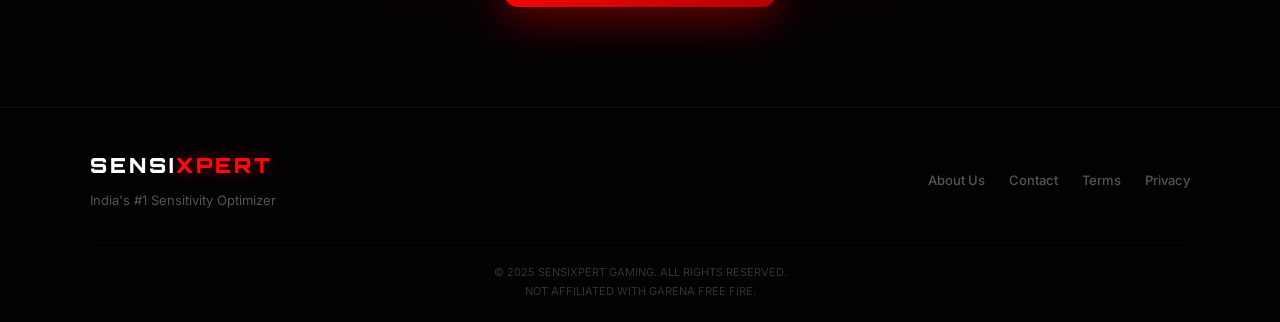
==== commit c27319a6: "Update contact: remove Instagram/Telegram, change email to sensixpertsupport@gmail.com" ====
--- a/landing-page/index.html
+++ b/landing-page/index.html
@@ -55,7 +55,7 @@
     <h1>UNLOCK YOUR <br><span class="gradient-text">PERFORMANCE</span></h1>
     <p>Built for esports players. Precision aim, ultra-smooth control, and zero compromise performance.</p>
     <div class="hero-buttons" id="download">
-      <a href="https://github.com/mrhexira-a11y/sensixpert/releases/download/v2.0.0/SensiXpert-v2.0.apk" class="btn-main-dl">
+      <a href="https://github.com/mrhexira-a11y/sensixpert/releases/download/v3.0.0/SensiXpert-v3.0.apk" class="btn-main-dl">
         <i class="fab fa-android"></i> Download APP
       </a>
     </div>
@@ -130,9 +130,7 @@
   <div class="section-header"><h2>Contact <span class="gradient-text">Us</span></h2></div>
   <div class="info-card">
     <div class="contact-grid">
-      <div class="contact-item"><i class="fas fa-envelope"></i><div><h4>Email</h4><p>sensixpertadmin@gmail.com</p></div></div>
-      <div class="contact-item"><i class="fab fa-instagram"></i><div><h4>Instagram</h4><p>@sensixpert</p></div></div>
-      <div class="contact-item"><i class="fab fa-telegram"></i><div><h4>Telegram</h4><p>@sensixpert</p></div></div>
+      <div class="contact-item"><i class="fas fa-envelope"></i><div><h4>Email</h4><p>sensixpertsupport@gmail.com</p></div></div>
       <div class="contact-item"><i class="fas fa-headset"></i><div><h4>In-App Support</h4><p>24/7 live chat inside the app</p></div></div>
     </div>
   </div>
@@ -177,7 +175,7 @@
   <div class="cta-content">
     <h2>Ready to <span class="gradient-text">Dominate</span>?</h2>
     <p>Join 50,000+ gamers who trust SensiXpert for their competitive edge.</p>
-    <a href="https://github.com/mrhexira-a11y/sensixpert/releases/download/v2.0.0/SensiXpert-v2.0.apk" class="btn-main-dl"><i class="fab fa-android"></i> Download Now</a>
+    <a href="https://github.com/mrhexira-a11y/sensixpert/releases/download/v3.0.0/SensiXpert-v3.0.apk" class="btn-main-dl"><i class="fab fa-android"></i> Download Now</a>
   </div>
 </section>
 
